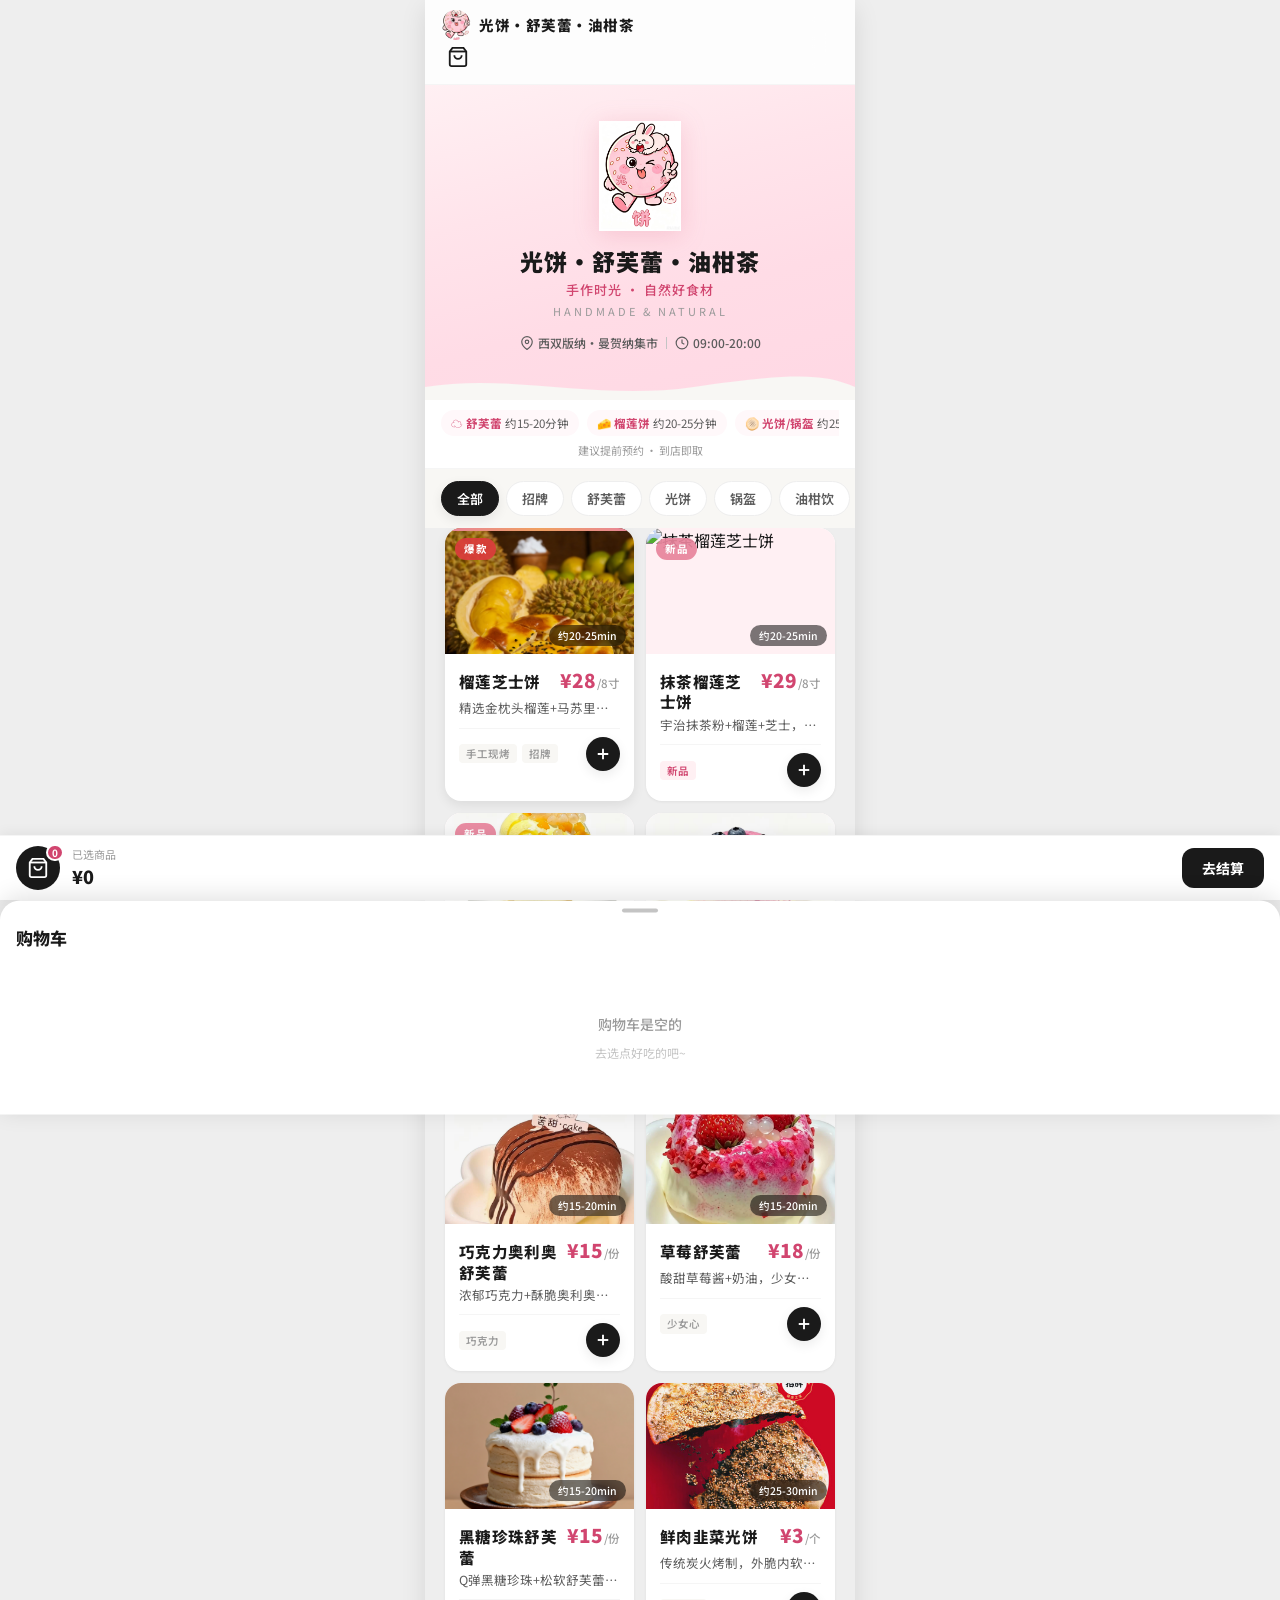
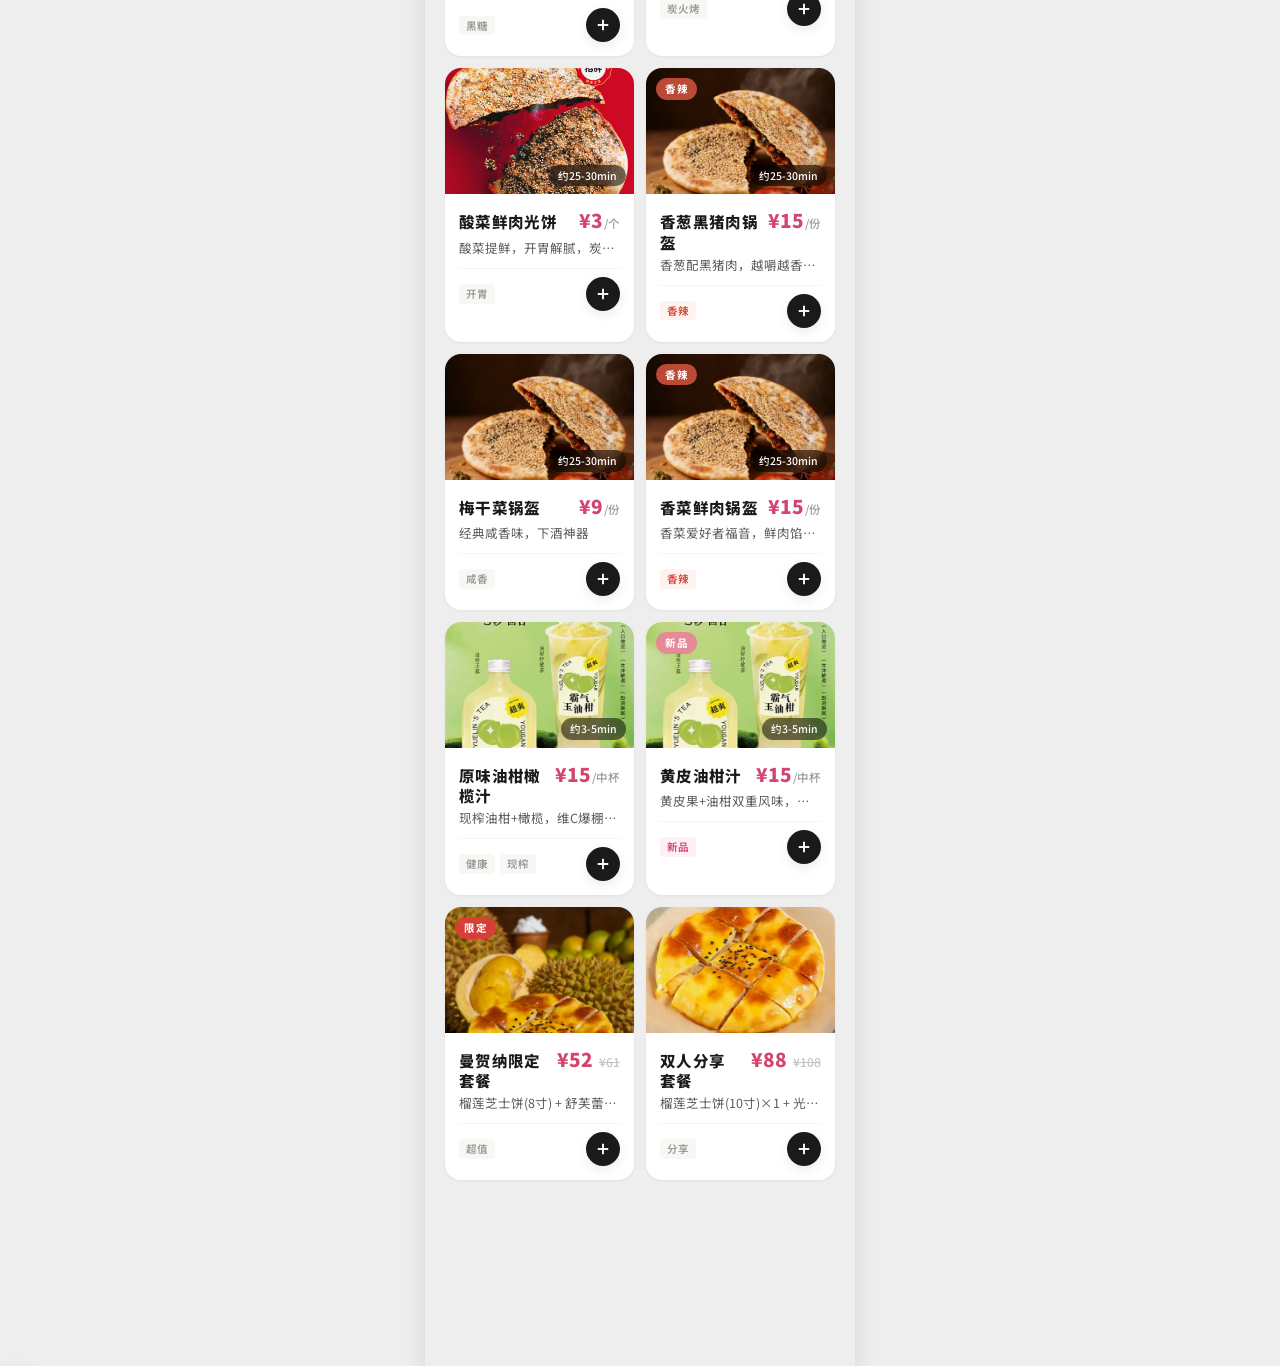
==== xiaocengxu/index.html @ c823d198 "Add files via upload" ====
<!DOCTYPE html>
<html lang="zh-CN">
<head>
  <meta charset="UTF-8">
  <meta name="viewport" content="width=device-width, initial-scale=1.0, maximum-scale=1.0, user-scalable=no">
  <title>光饼·舒芙蕾·油柑茶</title>
  <link rel="preconnect" href="https://fonts.googleapis.com">
  <link href="https://fonts.googleapis.com/css2?family=Noto+Sans+SC:wght@300;400;500;700;900&display=swap" rel="stylesheet">
  <link rel="stylesheet" href="style.css">
</head>
<body>

  <!-- ===== 启动画面：LOGO居中 ===== -->
  <div class="splash" id="splash">
    <div class="splash-inner">
      <div class="splash-logo-wrap">
        <img src="mascot.jpg" alt="光饼" class="splash-logo-img">
      </div>
      <p class="splash-brand">光饼·舒芙蕾·油柑茶</p>
      <p class="splash-slogan">手作时光 · 自然好食材</p>
      <div class="splash-loading"><div class="splash-bar"></div></div>
    </div>
  </div>

  <!-- ===== 主容器 ===== -->
  <div class="app" id="app">

    <!-- 顶部导航：LOGO + 购物车 -->
    <header class="top-bar" id="topBar">
      <div class="top-bar-left">
        <img src="mascot.jpg" alt="" class="top-bar-logo">
        <span class="top-bar-brand">光饼·舒芙蕾·油柑茶</span>
      </div>
      <button class="top-bar-btn" onclick="toggleCart()">
        <svg width="22" height="22" viewBox="0 0 24 24" fill="none" stroke="currentColor" stroke-width="2"><path d="M6 2L3 6v14a2 2 0 002 2h14a2 2 0 002-2V6l-3-4z"/><line x1="3" y1="6" x2="21" y2="6"/><path d="M16 10a4 4 0 01-8 0"/></svg>
        <span class="cart-count" id="cartCount">0</span>
      </button>
    </header>

    <!-- 英雄区：LOGO + 品牌信息 + 粉色渐变背景 -->
    <section class="hero" id="hero">
      <div class="hero-inner">
        <div class="hero-logo-wrap">
          <img src="mascot.jpg" alt="光饼IP形象" class="hero-logo-img">
        </div>
        <h1 class="hero-title">光饼·舒芙蕾·油柑茶</h1>
        <p class="hero-subtitle">手作时光 · 自然好食材</p>
        <p class="hero-tagline">HANDMADE & NATURAL</p>
        <div class="hero-info-row">
          <span class="hero-info-item">
            <svg width="14" height="14" viewBox="0 0 24 24" fill="none" stroke="currentColor" stroke-width="2"><path d="M21 10c0 7-9 13-9 13s-9-6-9-13a9 9 0 0118 0z"/><circle cx="12" cy="10" r="3"/></svg>
            西双版纳·曼贺纳集市
          </span>
          <span class="hero-divider"></span>
          <span class="hero-info-item">
            <svg width="14" height="14" viewBox="0 0 24 24" fill="none" stroke="currentColor" stroke-width="2"><circle cx="12" cy="12" r="10"/><polyline points="12 6 12 12 16 14"/></svg>
            09:00-20:00
          </span>
        </div>
      </div>
      <div class="hero-wave">
        <svg viewBox="0 0 400 30" preserveAspectRatio="none"><path d="M0 15 C80 0,160 30,250 15 S370 0,400 15 L400 30 L0 30 Z" fill="#F8F7F4"/></svg>
      </div>
    </section>

    <!-- 制作时间提示条 -->
    <div class="time-strip">
      <div class="time-strip-scroll">
        <span class="time-chip"><b>☁️ 舒芙蕾</b> 约15-20分钟</span>
        <span class="time-chip"><b>🧀 榴莲饼</b> 约20-25分钟</span>
        <span class="time-chip"><b>🫓 光饼/锅盔</b> 约25-30分钟</span>
        <span class="time-chip"><b>🥤 油柑饮</b> 约3-5分钟</span>
      </div>
      <span class="time-tip">建议提前预约 · 到店即取</span>
    </div>

    <!-- 分类导航 -->
    <nav class="cat-nav" id="catPills">
      <button class="cat-pill active" data-cat="all" onclick="filterCat('all',this)">全部</button>
      <button class="cat-pill" data-cat="featured" onclick="filterCat('featured',this)">招牌</button>
      <button class="cat-pill" data-cat="souffle" onclick="filterCat('souffle',this)">舒芙蕾</button>
      <button class="cat-pill" data-cat="guangbing" onclick="filterCat('guangbing',this)">光饼</button>
      <button class="cat-pill" data-cat="guokui" onclick="filterCat('guokui',this)">锅盔</button>
      <button class="cat-pill" data-cat="drink" onclick="filterCat('drink',this)">油柑饮</button>
      <button class="cat-pill" data-cat="combo" onclick="filterCat('combo',this)">套餐</button>
    </nav>

    <!-- 产品列表 -->
    <main class="product-list" id="feed">

      <!-- 招牌：榴莲芝士饼 -->
      <article class="prod-card featured-card" data-cat="featured">
        <div class="prod-img-box">
          <img src="images/img-durian-cheese.jpg" alt="榴莲芝士饼" loading="lazy" class="prod-img">
          <span class="prod-badge hot">爆款</span>
          <span class="prod-prep-time">约20-25min</span>
        </div>
        <div class="prod-body">
          <div class="prod-head">
            <h2 class="prod-name">榴莲芝士饼</h2>
            <span class="prod-price">¥28<small>/8寸</small></span>
          </div>
          <p class="prod-desc">精选金枕头榴莲+马苏里拉芝士，外酥内软，每一口都拉丝</p>
          <div class="prod-foot">
            <div class="prod-tags"><span class="tag-p">手工现烤</span><span class="tag-p tag-highlight">招牌</span></div>
            <button class="add-circle" onclick="event.stopPropagation();addToCart('榴莲芝士饼(8寸)','¥28',28,'images/img-durian-cheese.jpg')">
              <svg width="18" height="18" viewBox="0 0 24 24" fill="none" stroke="currentColor" stroke-width="2.5"><line x1="12" y1="5" x2="12" y2="19"/><line x1="5" y1="12" x2="19" y2="12"/></svg>
            </button>
          </div>
        </div>
      </article>

      <!-- 招牌：抹茶榴莲芝士饼 -->
      <article class="prod-card" data-cat="featured">
        <div class="prod-img-box">
          <img src="images/img-matcha-durian.jpg" alt="抹茶榴莲芝士饼" loading="lazy" class="prod-img">
          <span class="prod-badge new">新品</span>
          <span class="prod-prep-time">约20-25min</span>
        </div>
        <div class="prod-body">
          <div class="prod-head">
            <h2 class="prod-name">抹茶榴莲芝士饼</h2>
            <span class="prod-price">¥29<small>/8寸</small></span>
          </div>
          <p class="prod-desc">宇治抹茶粉+榴莲+芝士，清新不腻，颜值与味道双在线</p>
          <div class="prod-foot">
            <div class="prod-tags"><span class="tag-p tag-pink">新品</span></div>
            <button class="add-circle" onclick="event.stopPropagation();addToCart('抹茶榴莲芝士饼(8寸)','¥29',29,'images/img-matcha-durian.jpg')">
              <svg width="18" height="18" viewBox="0 0 24 24" fill="none" stroke="currentColor" stroke-width="2.5"><line x1="12" y1="5" x2="12" y2="19"/><line x1="5" y1="12" x2="19" y2="12"/></svg>
            </button>
          </div>
        </div>
      </article>

      <!-- 舒芙蕾：原味 -->
      <article class="prod-card" data-cat="souffle">
        <div class="prod-img-box">
          <img src="images/img-vanilla-souffle.jpg" alt="原味舒芙蕾" loading="lazy" class="prod-img">
          <span class="prod-badge new">新品</span>
          <span class="prod-prep-time">约15-20min</span>
        </div>
        <div class="prod-body">
          <div class="prod-head">
            <h2 class="prod-name">原味舒芙蕾</h2>
            <span class="prod-price">¥13<small>/份</small></span>
          </div>
          <p class="prod-desc">云朵般蓬松，经典原味，现做现吃最佳</p>
          <div class="prod-foot">
            <div class="prod-tags"><span class="tag-p">现做</span></div>
            <button class="add-circle" onclick="event.stopPropagation();addToCart('原味舒芙蕾','¥13',13,'images/img-vanilla-souffle.jpg')">
              <svg width="18" height="18" viewBox="0 0 24 24" fill="none" stroke="currentColor" stroke-width="2.5"><line x1="12" y1="5" x2="12" y2="19"/><line x1="5" y1="12" x2="19" y2="12"/></svg>
            </button>
          </div>
        </div>
      </article>

      <!-- 舒芙蕾：抹茶青提 -->
      <article class="prod-card" data-cat="souffle">
        <div class="prod-img-box">
          <img src="images/img-matcha-souffle.jpg" alt="抹茶青提舒芙蕾" loading="lazy" class="prod-img">
          <span class="prod-prep-time">约15-20min</span>
        </div>
        <div class="prod-body">
          <div class="prod-head">
            <h2 class="prod-name">抹茶青提舒芙蕾</h2>
            <span class="prod-price">¥18<small>/份</small></span>
          </div>
          <p class="prod-desc">清雅抹茶配新鲜青提，颜值超高</p>
          <div class="prod-foot">
            <div class="prod-tags"><span class="tag-p">人气</span></div>
            <button class="add-circle" onclick="event.stopPropagation();addToCart('抹茶青提舒芙蕾','¥18',18,'images/img-matcha-souffle.jpg')">
              <svg width="18" height="18" viewBox="0 0 24 24" fill="none" stroke="currentColor" stroke-width="2.5"><line x1="12" y1="5" x2="12" y2="19"/><line x1="5" y1="12" x2="19" y2="12"/></svg>
            </button>
          </div>
        </div>
      </article>

      <!-- 舒芙蕾：巧克力奥利奥 -->
      <article class="prod-card" data-cat="souffle">
        <div class="prod-img-box">
          <img src="images/img-choco-souffle.jpg" alt="巧克力奥利奥舒芙蕾" loading="lazy" class="prod-img">
          <span class="prod-prep-time">约15-20min</span>
        </div>
        <div class="prod-body">
          <div class="prod-head">
            <h2 class="prod-name">巧克力奥利奥舒芙蕾</h2>
            <span class="prod-price">¥15<small>/份</small></span>
          </div>
          <p class="prod-desc">浓郁巧克力+酥脆奥利奥，巧克力控必点</p>
          <div class="prod-foot">
            <div class="prod-tags"><span class="tag-p">巧克力</span></div>
            <button class="add-circle" onclick="event.stopPropagation();addToCart('巧克力奥利奥舒芙蕾','¥15',15,'images/img-choco-souffle.jpg')">
              <svg width="18" height="18" viewBox="0 0 24 24" fill="none" stroke="currentColor" stroke-width="2.5"><line x1="12" y1="5" x2="12" y2="19"/><line x1="5" y1="12" x2="19" y2="12"/></svg>
            </button>
          </div>
        </div>
      </article>

      <!-- 舒芙蕾：草莓 -->
      <article class="prod-card" data-cat="souffle">
        <div class="prod-img-box">
          <img src="images/img-strawberry-souffle.jpg" alt="草莓舒芙蕾" loading="lazy" class="prod-img">
          <span class="prod-prep-time">约15-20min</span>
        </div>
        <div class="prod-body">
          <div class="prod-head">
            <h2 class="prod-name">草莓舒芙蕾</h2>
            <span class="prod-price">¥18<small>/份</small></span>
          </div>
          <p class="prod-desc">酸甜草莓酱+奶油，少女心满满</p>
          <div class="prod-foot">
            <div class="prod-tags"><span class="tag-p">少女心</span></div>
            <button class="add-circle" onclick="event.stopPropagation();addToCart('草莓舒芙蕾','¥18',18,'images/img-strawberry-souffle.jpg')">
              <svg width="18" height="18" viewBox="0 0 24 24" fill="none" stroke="currentColor" stroke-width="2.5"><line x1="12" y1="5" x2="12" y2="19"/><line x1="5" y1="12" x2="19" y2="12"/></svg>
            </button>
          </div>
        </div>
      </article>

      <!-- 舒芙蕾：黑糖珍珠 -->
      <article class="prod-card" data-cat="souffle">
        <div class="prod-img-box">
          <img src="images/img-souffle-hero.jpg" alt="黑糖珍珠舒芙蕾" loading="lazy" class="prod-img">
          <span class="prod-prep-time">约15-20min</span>
        </div>
        <div class="prod-body">
          <div class="prod-head">
            <h2 class="prod-name">黑糖珍珠舒芙蕾</h2>
            <span class="prod-price">¥15<small>/份</small></span>
          </div>
          <p class="prod-desc">Q弹黑糖珍珠+松软舒芙蕾，双重口感</p>
          <div class="prod-foot">
            <div class="prod-tags"><span class="tag-p">黑糖</span></div>
            <button class="add-circle" onclick="event.stopPropagation();addToCart('黑糖珍珠舒芙蕾','¥15',15,'images/img-souffle-hero.jpg')">
              <svg width="18" height="18" viewBox="0 0 24 24" fill="none" stroke="currentColor" stroke-width="2.5"><line x1="12" y1="5" x2="12" y2="19"/><line x1="5" y1="12" x2="19" y2="12"/></svg>
            </button>
          </div>
        </div>
      </article>

      <!-- 光饼：鲜肉韭菜 -->
      <article class="prod-card" data-cat="guangbing">
        <div class="prod-img-box">
          <img src="images/img-guangbing.jpg" alt="鲜肉韭菜光饼" loading="lazy" class="prod-img">
          <span class="prod-prep-time">约25-30min</span>
        </div>
        <div class="prod-body">
          <div class="prod-head">
            <h2 class="prod-name">鲜肉韭菜光饼</h2>
            <span class="prod-price">¥3<small>/个</small></span>
          </div>
          <p class="prod-desc">传统炭火烤制，外脆内软，鲜肉韭菜馅</p>
          <div class="prod-foot">
            <div class="prod-tags"><span class="tag-p">炭火烤</span></div>
            <button class="add-circle" onclick="event.stopPropagation();addToCart('鲜肉韭菜光饼','¥3',3,'images/img-guangbing.jpg')">
              <svg width="18" height="18" viewBox="0 0 24 24" fill="none" stroke="currentColor" stroke-width="2.5"><line x1="12" y1="5" x2="12" y2="19"/><line x1="5" y1="12" x2="19" y2="12"/></svg>
            </button>
          </div>
        </div>
      </article>

      <!-- 光饼：酸菜鲜肉 -->
      <article class="prod-card" data-cat="guangbing">
        <div class="prod-img-box">
          <img src="images/img-guangbing.jpg" alt="酸菜鲜肉光饼" loading="lazy" class="prod-img">
          <span class="prod-prep-time">约25-30min</span>
        </div>
        <div class="prod-body">
          <div class="prod-head">
            <h2 class="prod-name">酸菜鲜肉光饼</h2>
            <span class="prod-price">¥3<small>/个</small></span>
          </div>
          <p class="prod-desc">酸菜提鲜，开胃解腻，炭火烤制</p>
          <div class="prod-foot">
            <div class="prod-tags"><span class="tag-p">开胃</span></div>
            <button class="add-circle" onclick="event.stopPropagation();addToCart('酸菜鲜肉光饼','¥3',3,'images/img-guangbing.jpg')">
              <svg width="18" height="18" viewBox="0 0 24 24" fill="none" stroke="currentColor" stroke-width="2.5"><line x1="12" y1="5" x2="12" y2="19"/><line x1="5" y1="12" x2="19" y2="12"/></svg>
            </button>
          </div>
        </div>
      </article>

      <!-- 锅盔：香葱黑猪肉 -->
      <article class="prod-card" data-cat="guokui">
        <div class="prod-img-box">
          <img src="images/img-guokui.jpg" alt="香葱黑猪肉锅盔" loading="lazy" class="prod-img">
          <span class="prod-badge spicy">香辣</span>
          <span class="prod-prep-time">约25-30min</span>
        </div>
        <div class="prod-body">
          <div class="prod-head">
            <h2 class="prod-name">香葱黑猪肉锅盔</h2>
            <span class="prod-price">¥15<small>/份</small></span>
          </div>
          <p class="prod-desc">香葱配黑猪肉，越嚼越香，微辣</p>
          <div class="prod-foot">
            <div class="prod-tags"><span class="tag-p tag-spicy">香辣</span></div>
            <button class="add-circle" onclick="event.stopPropagation();addToCart('香葱黑猪肉锅盔','¥15',15,'images/img-guokui.jpg')">
              <svg width="18" height="18" viewBox="0 0 24 24" fill="none" stroke="currentColor" stroke-width="2.5"><line x1="12" y1="5" x2="12" y2="19"/><line x1="5" y1="12" x2="19" y2="12"/></svg>
            </button>
          </div>
        </div>
      </article>

      <!-- 锅盔：梅干菜 -->
      <article class="prod-card" data-cat="guokui">
        <div class="prod-img-box">
          <img src="images/img-guokui.jpg" alt="梅干菜锅盔" loading="lazy" class="prod-img">
          <span class="prod-prep-time">约25-30min</span>
        </div>
        <div class="prod-body">
          <div class="prod-head">
            <h2 class="prod-name">梅干菜锅盔</h2>
            <span class="prod-price">¥9<small>/份</small></span>
          </div>
          <p class="prod-desc">经典咸香味，下酒神器</p>
          <div class="prod-foot">
            <div class="prod-tags"><span class="tag-p">咸香</span></div>
            <button class="add-circle" onclick="event.stopPropagation();addToCart('梅干菜锅盔','¥9',9,'images/img-guokui.jpg')">
              <svg width="18" height="18" viewBox="0 0 24 24" fill="none" stroke="currentColor" stroke-width="2.5"><line x1="12" y1="5" x2="12" y2="19"/><line x1="5" y1="12" x2="19" y2="12"/></svg>
            </button>
          </div>
        </div>
      </article>

      <!-- 锅盔：香菜鲜肉 -->
      <article class="prod-card" data-cat="guokui">
        <div class="prod-img-box">
          <img src="images/img-guokui.jpg" alt="香菜鲜肉锅盔" loading="lazy" class="prod-img">
          <span class="prod-badge spicy">香辣</span>
          <span class="prod-prep-time">约25-30min</span>
        </div>
        <div class="prod-body">
          <div class="prod-head">
            <h2 class="prod-name">香菜鲜肉锅盔</h2>
            <span class="prod-price">¥15<small>/份</small></span>
          </div>
          <p class="prod-desc">香菜爱好者福音，鲜肉馅，微辣</p>
          <div class="prod-foot">
            <div class="prod-tags"><span class="tag-p tag-spicy">香辣</span></div>
            <button class="add-circle" onclick="event.stopPropagation();addToCart('香菜鲜肉锅盔','¥15',15,'images/img-guokui.jpg')">
              <svg width="18" height="18" viewBox="0 0 24 24" fill="none" stroke="currentColor" stroke-width="2.5"><line x1="12" y1="5" x2="12" y2="19"/><line x1="5" y1="12" x2="19" y2="12"/></svg>
            </button>
          </div>
        </div>
      </article>

      <!-- 油柑饮：原味 -->
      <article class="prod-card" data-cat="drink">
        <div class="prod-img-box">
          <img src="images/img-yougan-drink.jpg" alt="原味油柑橄榄汁" loading="lazy" class="prod-img">
          <span class="prod-prep-time">约3-5min</span>
        </div>
        <div class="prod-body">
          <div class="prod-head">
            <h2 class="prod-name">原味油柑橄榄汁</h2>
            <span class="prod-price">¥15<small>/中杯</small></span>
          </div>
          <p class="prod-desc">现榨油柑+橄榄，维C爆棚，回甘清甜</p>
          <div class="prod-foot">
            <div class="prod-tags"><span class="tag-p">健康</span><span class="tag-p">现榨</span></div>
            <button class="add-circle" onclick="event.stopPropagation();addToCart('原味油柑橄榄汁(中杯)','¥15',15,'images/img-yougan-drink.jpg')">
              <svg width="18" height="18" viewBox="0 0 24 24" fill="none" stroke="currentColor" stroke-width="2.5"><line x1="12" y1="5" x2="12" y2="19"/><line x1="5" y1="12" x2="19" y2="12"/></svg>
            </button>
          </div>
        </div>
      </article>

      <!-- 油柑饮：黄皮 -->
      <article class="prod-card" data-cat="drink">
        <div class="prod-img-box">
          <img src="images/img-yougan-drink.jpg" alt="黄皮油柑汁" loading="lazy" class="prod-img">
          <span class="prod-badge new">新品</span>
          <span class="prod-prep-time">约3-5min</span>
        </div>
        <div class="prod-body">
          <div class="prod-head">
            <h2 class="prod-name">黄皮油柑汁</h2>
            <span class="prod-price">¥15<small>/中杯</small></span>
          </div>
          <p class="prod-desc">黄皮果+油柑双重风味，酸爽过瘾</p>
          <div class="prod-foot">
            <div class="prod-tags"><span class="tag-p tag-pink">新品</span></div>
            <button class="add-circle" onclick="event.stopPropagation();addToCart('黄皮油柑汁(中杯)','¥15',15,'images/img-yougan-drink.jpg')">
              <svg width="18" height="18" viewBox="0 0 24 24" fill="none" stroke="currentColor" stroke-width="2.5"><line x1="12" y1="5" x2="12" y2="19"/><line x1="5" y1="12" x2="19" y2="12"/></svg>
            </button>
          </div>
        </div>
      </article>

      <!-- 套餐：限定 -->
      <article class="prod-card" data-cat="combo">
        <div class="prod-img-box">
          <img src="images/img-durian-cheese.jpg" alt="曼贺纳限定套餐" loading="lazy" class="prod-img">
          <span class="prod-badge hot">限定</span>
        </div>
        <div class="prod-body">
          <div class="prod-head">
            <h2 class="prod-name">曼贺纳限定套餐</h2>
            <div class="prod-price-row">
              <span class="prod-price">¥52</span>
              <span class="prod-price-old">¥61</span>
            </div>
          </div>
          <p class="prod-desc">榴莲芝士饼(8寸) + 舒芙蕾1份 + 油柑汁(中杯)</p>
          <div class="prod-foot">
            <div class="prod-tags"><span class="tag-p">超值</span></div>
            <button class="add-circle" onclick="event.stopPropagation();addToCart('曼贺纳限定套餐','¥52',52,'images/img-durian-cheese.jpg')">
              <svg width="18" height="18" viewBox="0 0 24 24" fill="none" stroke="currentColor" stroke-width="2.5"><line x1="12" y1="5" x2="12" y2="19"/><line x1="5" y1="12" x2="19" y2="12"/></svg>
            </button>
          </div>
        </div>
      </article>

      <!-- 套餐：双人 -->
      <article class="prod-card" data-cat="combo">
        <div class="prod-img-box">
          <img src="images/img-durian-cheese2.jpg" alt="双人分享套餐" loading="lazy" class="prod-img">
        </div>
        <div class="prod-body">
          <div class="prod-head">
            <h2 class="prod-name">双人分享套餐</h2>
            <div class="prod-price-row">
              <span class="prod-price">¥88</span>
              <span class="prod-price-old">¥108</span>
            </div>
          </div>
          <p class="prod-desc">榴莲芝士饼(10寸)×1 + 光饼×4 + 油柑汁(大杯)×2</p>
          <div class="prod-foot">
            <div class="prod-tags"><span class="tag-p">分享</span></div>
            <button class="add-circle" onclick="event.stopPropagation();addToCart('双人分享套餐','¥88',88,'images/img-durian-cheese2.jpg')">
              <svg width="18" height="18" viewBox="0 0 24 24" fill="none" stroke="currentColor" stroke-width="2.5"><line x1="12" y1="5" x2="12" y2="19"/><line x1="5" y1="12" x2="19" y2="12"/></svg>
            </button>
          </div>
        </div>
      </article>

    </main>

    <div class="bottom-space"></div>
  </div><!-- /app -->

  <!-- 底部购物车栏 -->
  <div class="cart-bar" id="cartBar" onclick="toggleCart()">
    <div class="cart-bar-icon">
      <svg width="22" height="22" viewBox="0 0 24 24" fill="none" stroke="currentColor" stroke-width="2"><path d="M6 2L3 6v14a2 2 0 002 2h14a2 2 0 002-2V6l-3-4z"/><line x1="3" y1="6" x2="21" y2="6"/><path d="M16 10a4 4 0 01-8 0"/></svg>
      <span class="cart-bar-badge" id="cartBarBadge">0</span>
    </div>
    <div class="cart-bar-info">
      <span class="cart-bar-hint">已选商品</span>
      <span class="cart-bar-total" id="cartBarTotal">¥0</span>
    </div>
    <button class="cart-bar-go" onclick="event.stopPropagation();showBooking()">去结算</button>
  </div>

  <!-- 购物车浮层 -->
  <div class="cart-mask" id="cartMask" onclick="toggleCart()"></div>
  <div class="cart-sheet" id="cartSheet">
    <div class="cart-sheet-handle"></div>
    <div class="cart-sheet-header">
      <h3>购物车</h3>
      <button class="cart-sheet-clear" onclick="clearCart()" style="display:none;" id="clearCartBtn">清空</button>
    </div>
    <div class="cart-sheet-body" id="cartSheetBody">
      <div class="cart-sheet-empty" id="cartSheetEmpty">
        <p>购物车是空的</p>
        <span>去选点好吃的吧~</span>
      </div>
    </div>
    <div class="cart-sheet-footer" id="cartSheetFooter" style="display:none;">
      <div class="cart-sheet-total">
        <span>合计</span>
        <strong id="cartSheetTotal">¥0</strong>
      </div>
      <button class="cart-sheet-checkout" onclick="showBooking()">去结算</button>
    </div>
  </div>

  <!-- 预约弹窗 -->
  <div class="modal-overlay" id="bookingModal">
    <div class="modal-sheet">
      <div class="modal-sheet-handle"></div>
      <div class="modal-sheet-header">
        <h3>预约下单</h3>
        <button onclick="closeModal()">&#10005;</button>
      </div>
      <div class="modal-sheet-body">
        <div class="order-summary" id="orderSummary"></div>
        <div class="time-alert">
          <b>制作时间提醒</b><br>
          舒芙蕾15-20min · 榴莲饼20-25min · 光饼/锅盔25-30min<br>
          建议提前预约，到店即取！
        </div>
        <div class="field">
          <label>您的称呼 *</label>
          <input type="text" id="customerName" placeholder="怎么称呼您？" maxlength="20">
        </div>
        <div class="field">
          <label>手机号 *</label>
          <input type="tel" id="customerPhone" placeholder="用于通知订单状态" maxlength="11">
        </div>
        <div class="field">
          <label>预约日期 *</label>
          <input type="date" id="bookingDate">
        </div>
        <div class="field">
          <label>预约时段 *</label>
          <div class="slot-grid">
            <label class="slot-item"><input type="radio" name="timeSlot" value="09:00-10:00"><span>09:00-10:00</span></label>
            <label class="slot-item"><input type="radio" name="timeSlot" value="10:00-11:00"><span>10:00-11:00</span></label>
            <label class="slot-item"><input type="radio" name="timeSlot" value="11:00-12:00"><span>11:00-12:00</span></label>
            <label class="slot-item"><input type="radio" name="timeSlot" value="12:00-13:00"><span>12:00-13:00</span></label>
            <label class="slot-item"><input type="radio" name="timeSlot" value="13:00-14:00"><span>13:00-14:00</span></label>
            <label class="slot-item"><input type="radio" name="timeSlot" value="17:00-18:00"><span>17:00-18:00</span></label>
            <label class="slot-item"><input type="radio" name="timeSlot" value="18:00-19:00"><span>18:00-19:00</span></label>
            <label class="slot-item"><input type="radio" name="timeSlot" value="19:00-20:00"><span>19:00-20:00</span></label>
          </div>
        </div>
        <div class="field">
          <label>备注</label>
          <textarea id="bookingNote" placeholder="口味偏好、特殊要求..." rows="2" maxlength="100"></textarea>
        </div>
        <button class="btn-primary" onclick="submitOrder()">确认预约</button>
      </div>
    </div>
  </div>

  <!-- 成功弹窗 -->
  <div class="modal-overlay" id="successModal">
    <div class="modal-sheet success-sheet">
      <div class="success-top">
        <div class="success-avatar">
          <img src="mascot.jpg" alt="">
        </div>
        <h3>预约成功!</h3>
        <p class="success-id">订单号：<span id="successOrderId"></span></p>
      </div>
      <div class="success-flow">
        <div class="flow-step"><em>1</em><span>复制订单信息</span></div>
        <div class="flow-arrow"></div>
        <div class="flow-step"><em>2</em><span>发微信给老板</span></div>
        <div class="flow-arrow"></div>
        <div class="flow-step"><em>3</em><span>到店扫码取货</span></div>
      </div>
      <button class="btn-copy" id="copyOrderBtn" onclick="copyOrderInfo()">复制订单信息发微信</button>
      <div class="success-pay">
        <p class="success-pay-label">到店出示此页面，扫码付款取货</p>
        <img src="qrcode.jpg" alt="微信支付码" class="pay-qrcode" onerror="this.parentElement.style.display='none'">
      </div>
      <button class="btn-back" onclick="closeSuccess()">返回首页</button>
    </div>
  </div>

  <!-- 飞入动画元素 -->
  <div class="fly-dot" id="flyDot"></div>

  <script src="app.js"></script>
</body>
</html>
---- xiaocengxu/style.css ----
/* ============================================================
   光饼·舒芙蕾·油柑茶 — 极简高级感 UI v3
   设计语言：粉色LOGO + 喜茶GO极简白 + 舒适移动端比例
   ============================================================ */

/* ====== 设计令牌 ====== */
:root {
  --pink: #E8849C;
  --pink-deep: #D1456F;
  --pink-soft: #FFF0F3;
  --pink-bg: #FFF8FA;
  --black: #1A1A1A;
  --text-1: #1A1A1A;
  --text-2: #5C5C5C;
  --text-3: #9A9A9A;
  --text-4: #C4C4C4;
  --bg: #F8F7F4;
  --white: #FFFFFF;
  --line: #EEEEEE;
  --line-light: #F5F5F5;
  --shadow-1: 0 1px 3px rgba(0,0,0,.06);
  --shadow-2: 0 4px 12px rgba(0,0,0,.08);
  --shadow-3: 0 8px 24px rgba(0,0,0,.10);
  --shadow-pink: 0 4px 16px rgba(232,132,156,.35);
  --r-1: 8px;
  --r-2: 12px;
  --r-3: 16px;
  --r-4: 20px;
  --r-round: 999px;
  --f: 'Noto Sans SC', -apple-system, "PingFang SC", sans-serif;
}

/* ====== Reset ====== */
*, *::before, *::after { box-sizing: border-box; margin: 0; padding: 0; }
html { font-size: 16px; -webkit-text-size-adjust: 100%; }
body {
  font-family: var(--f); background: var(--bg); color: var(--text-1);
  line-height: 1.5; -webkit-font-smoothing: antialiased;
  overflow-x: hidden; -webkit-tap-highlight-color: transparent;
}
img { display: block; max-width: 100%; }
button { cursor: pointer; font-family: var(--f); border: none; background: none; }
input, textarea { font-family: var(--f); }

/* ====== 启动画面：LOGO居中 + 粉色渐变背景 ===== */
.splash {
  position: fixed; inset: 0; z-index: 9999;
  background: linear-gradient(160deg, #FFF5F7 0%, #FFE8EE 40%, #FFDFE8 70%, #FFE0E8 100%);
  display: flex; align-items: center; justify-content: center;
  transition: opacity .45s ease, visibility .45s;
}
.splash.hidden { opacity: 0; visibility: hidden; pointer-events: none; }
.splash-inner { text-align: center; padding: 20px; }
.splash-logo-wrap {
  width: 120px; height: 120px; margin: 0 auto 20px;
  animation: logoFloat 2.5s ease-in-out infinite;
}
@keyframes logoFloat {
  0%,100% { transform: translateY(0) rotate(0deg); }
  25% { transform: translateY(-12px) rotate(-2deg); }
  75% { transform: translateY(-6px) rotate(2deg); }
}
.splash-logo-img { width: 100%; height: 100%; object-fit: contain; }
.splash-brand {
  font-size: 22px; font-weight: 900; color: var(--pink-deep);
  letter-spacing: 2px; margin-bottom: 6px;
}
.splash-slogan {
  font-size: 13px; color: var(--pink); letter-spacing: 3px; font-weight: 400;
  margin-bottom: 32px;
}
.splash-loading {
  width: 80px; height: 3px; background: rgba(232,132,156,.18);
  border-radius: 2px; margin: 0 auto; overflow: hidden;
}
.splash-bar {
  width: 50%; height: 100%; border-radius: 2px;
  background: linear-gradient(90deg, var(--pink), var(--pink-deep));
  animation: loadBar 1.4s ease-in-out infinite;
}
@keyframes loadBar { 0%{transform:translateX(-100%)} 100%{transform:translateX(300%)} }

/* ====== 主容器 ===== */
.app { max-width: 430px; margin: 0 auto; min-height: 100vh; position: relative; }

/* ====== 顶部导航栏 —— 喜茶风格 ===== */
.top-bar {
  position: sticky; top: 0; z-index: 100;
  background: rgba(255,255,255,.88);
  backdrop-filter: blur(20px); -webkit-backdrop-filter: blur(20px);
  border-bottom: 1px solid var(--line-light);
  padding: 10px 16px;
}
.top-bar-left { display: flex; align-items: center; gap: 8px; }
.top-bar-logo {
  width: 30px; height: 30px; border-radius: 50%;
  object-fit: cover; flex-shrink: 0;
}
.top-bar-brand {
  font-size: 14.5px; font-weight: 800; color: var(--text-1);
  letter-spacing: .5px;
}
.top-bar-btn {
  position: relative; padding: 6px;
  color: var(--text-1); display: flex; align-items: center; justify-content: center;
}
.cart-count {
  position: absolute; top: 1px; right: 1px;
  background: var(--pink-deep); color: #fff;
  font-size: 10px; font-weight: 700;
  min-width: 15px; height: 15px; border-radius: var(--r-round);
  display: flex; align-items: center; justify-content: center; padding: 0 3px;
  transform: scale(0); transition: transform .3s cubic-bezier(.68,-.55,.265,1.55);
}
.cart-count.show { transform: scale(1); }

/* ====== 英雄区：LOGO为核心视觉 + 粉色柔和渐变 ===== */
.hero {
  position: relative; text-align: center;
  background: linear-gradient(165deg, #FFF0F3 0%, #FFE4EB 35%, #FFDCE6 65%, #FFD8E4 100%);
  padding: 36px 24px 48px; overflow: hidden;
}
.hero-inner { position: relative; z-index: 1; }
.hero-logo-wrap {
  width: 110px; height: 110px; margin: 0 auto 16px;
  filter: drop-shadow(0 4px 12px rgba(209,69,101,.18));
}
.hero-logo-img {
  width: 100%; height: 100%; object-fit: contain;
  animation: heroLogoBounce 3s ease-in-out infinite;
}
@keyframes heroLogoBounce {
  0%,100% { transform: translateY(0) scale(1); }
  50% { transform: translateY(-8px) scale(1.03); }
}
.hero-title {
  font-size: 23px; font-weight: 900; color: var(--text-1);
  line-height: 1.25; margin-bottom: 4px; letter-spacing: 1px;
}
.hero-subtitle {
  font-size: 13px; color: var(--pink-deep); font-weight: 500;
  margin-bottom: 4px; letter-spacing: 1px;
}
.hero-tagline {
  font-size: 11px; color: var(--text-3); letter-spacing: 3px;
  font-weight: 400; text-transform: uppercase; margin-bottom: 14px;
}
.hero-info-row {
  display: flex; align-items: center; justify-content: center; gap: 8px;
  flex-wrap: wrap;
}
.hero-info-item {
  display: inline-flex; align-items: center; gap: 4px;
  font-size: 12px; color: var(--text-2); font-weight: 500;
}
.hero-divider {
  width: 1px; height: 12px; background: var(--text-4);
}
/* 波浪分隔线 */
.hero-wave {
  position: absolute; bottom: -1px; left: 0; right: 0;
  line-height: 0; z-index: 0;
}
.hero-wave svg { width: 100%; height: 28px; display: block; }

/* ====== 制作时间提示条 ===== */
.time-strip {
  background: var(--white);
  padding: 10px 16px;
  border-bottom: 1px solid var(--line-light);
}
.time-strip-scroll {
  display: flex; gap: 8px; overflow-x: auto;
  -webkit-overflow-scrolling: touch; scrollbar-width: none;
  margin-bottom: 6px;
}
.time-strip-scroll::-webkit-scrollbar { display: none; }
.time-chip {
  flex-shrink: 0; font-size: 11.5px; color: var(--text-2);
  background: var(--pink-bg); padding: 5px 10px; border-radius: var(--r-round);
  white-space: nowrap; line-height: 1.4;
}
.time-chip b { color: var(--pink-deep); font-weight: 700; }
.time-tip {
  display: block; font-size: 11px; color: var(--text-3);
  text-align: center;
}

/* ====== 分类导航 —— 胶囊式 ===== */
.cat-nav {
  display: flex; gap: 7px; padding: 12px 16px;
  overflow-x: auto; -webkit-overflow-scrolling: touch;
  scrollbar-width: none; position: sticky;
  top: 53px; z-index: 90;
  background: var(--bg);
}
.cat-nav::-webkit-scrollbar { display: none; }
.cat-pill {
  flex-shrink: 0; padding: 7px 15px; border-radius: var(--r-round);
  border: 1.5px solid var(--line); background: var(--white);
  font-size: 13px; font-weight: 600; color: var(--text-2);
  cursor: pointer; transition: all .25s ease; white-space: nowrap;
  font-family: var(--f);
}
.cat-pill:active { transform: scale(.96); }
.cat-pill.active {
  background: var(--text-1); color: #fff;
  border-color: var(--text-1); box-shadow: var(--shadow-2);
}

/* ====== 产品列表 ===== */
.product-list { padding: 0 16px 100px; }

/* 产品卡片 —— 核心改进：舒适的手机比例 3:2 (不是4:3) */
.prod-card {
  background: var(--white); border-radius: var(--r-3);
  overflow: hidden; margin-bottom: 14px;
  box-shadow: var(--shadow-1);
  transition: transform .25s ease, box-shadow .25s ease;
  opacity: 0; animation: cardIn .45s ease forwards;
}
.prod-card:nth-child(1){animation-delay:.03s}
.prod-card:nth-child(2){animation-delay:.06s}
.prod-card:nth-child(3){animation-delay:.09s}
.prod-card:nth-child(4){animation-delay:.12s}
.prod-card:nth-child(5){animation-delay:.15s}
.prod-card:nth-child(n+6){animation-delay:.18s}
@keyframes cardIn { from{opacity:0;transform:translateY(16px)} to{opacity:1;transform:translateY(0)} }
.prod-card:active { transform: scale(.98); box-shadow: var(--shadow-2); }
.prod-card.featured-card { box-shadow: var(--shadow-2); }
.prod-card.featured-card::before {
  content: ''; position: absolute; top: 0; left: 0; right: 0; height: 3px;
  background: linear-gradient(90deg, var(--pink), #F0A060, var(--pink));
  z-index: 1;
}

/* 图片区域 —— 3:2 比例，舒适不撑满屏幕 */
.prod-img-box {
  position: relative; width: 100%;
  /* 关键改变：3:2比例，比之前的4:3更紧凑舒适 */
  aspect-ratio: 3 / 2;
  overflow: hidden; background: var(--pink-soft);
}
.prod-img {
  width: 100%; height: 100%;
  object-fit: cover; object-position: center;
  transition: transform .5s cubic-bezier(.25,.46,.45,.94);
  /* 微调滤镜让食物更有食欲但不夸张 */
  filter: brightness(.97) saturate(1.08);
}
.prod-card:active .prod-img { transform: scale(1.04); }

/* 图片上的标签 */
.prod-badge {
  position: absolute; top: 10px; left: 10px;
  font-size: 10.5px; font-weight: 700; padding: 3px 9px;
  border-radius: var(--r-round); color: #fff; letter-spacing: .5px;
}
.prod-badge.hot { background: rgba(220,60,60,.92); }
.prod-badge.new { background: rgba(232,132,156,.92); }
.prod-badge.spicy { background: rgba(200,80,60,.92); }
.prod-prep-time {
  position: absolute; bottom: 8px; right: 8px;
  font-size: 10.5px; font-weight: 500;
  background: rgba(0,0,0,.52); color: #fff;
  padding: 3px 9px; border-radius: var(--r-round);
  backdrop-filter: blur(6px); -webkit-backdrop-filter: blur(6px);
}

/* 产品信息区 —— 更紧凑精致 */
.prod-body { padding: 12px 14px 14px; }
.prod-head {
  display: flex; align-items: baseline; justify-content: space-between;
  gap: 10px; margin-bottom: 4px;
}
.prod-name {
  font-size: 15.5px; font-weight: 800; color: var(--text-1);
  line-height: 1.3; letter-spacing: .3px;
}
.prod-price {
  font-size: 19px; font-weight: 900; color: var(--pink-deep);
  white-space: nowrap; font-variant-numeric: tabular-nums;
  flex-shrink: 0;
}
.prod-price small {
  font-size: 11.5px; font-weight: 500; color: var(--text-3);
  margin-left: 1px;
}
.prod-price-row { display: flex; align-items: baseline; gap: 6px; }
.prod-price-old {
  font-size: 12px; color: var(--text-4); text-decoration: line-through;
  font-weight: 500;
}
.prod-desc {
  font-size: 12.5px; color: var(--text-2); line-height: 1.5;
  margin-bottom: 10px;
  display: -webkit-box; -webkit-line-clamp: 1;
  -webkit-box-orient: vertical; overflow: hidden;
}

/* 底部：标签 + 加购按钮 */
.prod-foot {
  display: flex; align-items: center; justify-content: space-between;
  padding-top: 8px; border-top: 1px solid var(--line-light);
}
.prod-tags { display: flex; gap: 5px; flex-wrap: wrap; }
.tag-p {
  font-size: 10.5px; padding: 2px 7px; border-radius: 4px;
  font-weight: 600; background: var(--bg); color: var(--text-3);
}
.tag-p.tag-pink { background: var(--pink-soft); color: var(--pink-deep); }
.tag-p.tag-spicy { background: #FEF3EF; color: #D84838; }

/* 加购按钮 —— 黑色圆形（喜茶同款） */
.add-circle {
  width: 34px; height: 34px; border-radius: 50%;
  background: var(--black); color: #fff;
  display: flex; align-items: center; justify-content: center;
  box-shadow: var(--shadow-2);
  transition: all .25s cubic-bezier(.68,-.55,.265,1.55);
  flex-shrink: 0;
}
.add-circle:active { transform: scale(.82); background: var(--pink-deep); }
.add-circle.adding {
  animation: btnPop .4s cubic-bezier(.68,-.55,.265,1.55);
  background: var(--pink-deep);
}
@keyframes btnPop { 0%{transform:scale(1)} 50%{transform:scale(.72)} 100%{transform:scale(1)} }

/* 隐藏分类 */
.prod-card.hidden { display: none !important; }

/* ====== 底部购物车栏 —— 固定底部（喜茶同款）===== */
.cart-bar {
  position: fixed; bottom: 0; left: 0; right: 0; z-index: 200;
  background: var(--white);
  display: flex; align-items: center; padding: 10px 16px;
  padding-bottom: calc(10px + env(safe-area-inset-bottom));
  box-shadow: 0 -2px 12px rgba(0,0,0,.06);
  border-top: 1px solid var(--line-light);
  gap: 12px;
}
.cart-bar-icon {
  position: relative; width: 44px; height: 44px;
  background: var(--black); border-radius: 50%;
  display: flex; align-items: center; justify-content: center;
  color: #fff; flex-shrink: 0;
}
.cart-bar-badge {
  position: absolute; top: -2px; right: -4px;
  background: var(--pink-deep); color: #fff;
  font-size: 10px; font-weight: 700;
  min-width: 17px; height: 17px; border-radius: var(--r-round);
  display: flex; align-items: center; justify-content: center; padding: 0 4px;
  border: 2px solid var(--white);
}
.cart-bar-info { flex: 1; min-width: 0; }
.cart-bar-hint { display: block; font-size: 11px; color: var(--text-3); }
.cart-bar-total {
  display: block; font-size: 18px; font-weight: 900; color: var(--text-1);
  font-variant-numeric: tabular-nums;
}
.cart-bar-go {
  padding: 10px 20px; border-radius: var(--r-2);
  background: var(--black); color: #fff;
  font-size: 14px; font-weight: 700;
  transition: background .2s; font-family: var(--f);
}
.cart-bar-go:active { background: var(--pink-deep); }

/* ====== 购物车浮层 —— 底部弹出 ===== */
.cart-mask {
  position: fixed; inset: 0; background: rgba(0,0,0,.45);
  z-index: 300; opacity: 0; visibility: hidden;
  transition: all .3s;
}
.cart-mask.show { opacity: 1; visibility: visible; }
.cart-sheet {
  position: fixed; bottom: 0; left: 0; right: 0;
  background: var(--white); z-index: 301;
  border-radius: var(--r-4) var(--r-4) 0 0;
  max-height: 75vh; display: flex; flex-direction: column;
  transform: translateY(100%);
  transition: transform .4s cubic-bezier(.25,.46,.45,.94);
  box-shadow: 0 -4px 24px rgba(0,0,0,.12);
}
.cart-sheet.show { transform: translateY(0); }
.cart-sheet-handle {
  width: 36px; height: 4px; background: var(--text-4);
  border-radius: 2px; margin: 8px auto 4px; flex-shrink: 0;
}
.cart-sheet-header {
  display: flex; align-items: center; justify-content: space-between;
  padding: 8px 16px 12px; flex-shrink: 0;
}
.cart-sheet-header h3 { font-size: 17px; font-weight: 800; }
.cart-sheet-clear {
  font-size: 13px; color: var(--text-3); font-weight: 500;
  padding: 4px 8px; cursor: pointer;
}
.cart-sheet-body { flex: 1; overflow-y: auto; padding: 4px 16px; }
.cart-sheet-empty {
  text-align: center; padding: 48px 0; color: var(--text-3);
}
.cart-sheet-empty p { font-size: 14px; font-weight: 500; margin-bottom: 4px; }
.cart-sheet-empty span { font-size: 12px; color: var(--text-4); }

/* 购物车商品项 */
.cart-item-row {
  display: flex; gap: 10px; padding: 12px 0;
  border-bottom: 1px solid var(--line-light); align-items: center;
}
.cart-thumb {
  width: 48px; height: 48px; border-radius: var(--r-1);
  overflow: hidden; flex-shrink: 0; background: var(--pink-soft);
}
.cart-thumb img { width: 100%; height: 100%; object-fit: cover; }
.cart-detail { flex: 1; min-width: 0; }
.cart-item-name { font-size: 14px; font-weight: 700; white-space: nowrap; overflow: hidden; text-overflow: ellipsis; }
.cart-item-spec { font-size: 11.5px; color: var(--text-3); margin-top: 2px; }
.cart-item-price { font-size: 14px; font-weight: 800; color: var(--pink-deep); margin-top: 4px; }
.cart-qty-box { display: flex; align-items: center; gap: 6px; }
.qty-btn-s {
  width: 26px; height: 26px; border-radius: 50%;
  border: 1.5px solid var(--line); background: var(--white);
  font-size: 15px; cursor: pointer; display: flex;
  align-items: center; justify-content: center;
  font-weight: 600; color: var(--text-1); transition: all .15s;
}
.qty-btn-s:active { background: var(--pink-soft); border-color: var(--pink); }
.qty-num-s { font-size: 14px; font-weight: 700; min-width: 18px; text-align: center; }
.cart-sheet-footer {
  padding: 12px 16px; padding-bottom: calc(12px + env(safe-area-inset-bottom));
  border-top: 1px solid var(--line-light); background: var(--white); flex-shrink: 0;
}
.cart-sheet-total {
  display: flex; justify-content: space-between; align-items: center;
  margin-bottom: 12px;
}
.cart-sheet-total span { font-size: 14px; color: var(--text-2); }
.cart-sheet-total strong { font-size: 22px; font-weight: 900; color: var(--pink-deep); }
.cart-sheet-checkout {
  width: 100%; padding: 14px; border-radius: var(--r-2);
  background: var(--black); color: #fff;
  font-size: 15px; font-weight: 800; cursor: pointer;
  font-family: var(--f); letter-spacing: 1px; transition: .2s;
}
.cart-sheet-checkout:active { background: var(--pink-deep); }

/* ====== 弹窗 —— 底部滑出 ===== */
.modal-overlay {
  position: fixed; inset: 0; background: rgba(0,0,0,.45);
  z-index: 500; display: none; align-items: flex-end; justify-content: center;
}
.modal-overlay.show { display: flex; }
.modal-sheet {
  background: var(--white); width: 100%; max-width: 480px;
  max-height: 92vh; border-radius: var(--r-4) var(--r-4) 0 0;
  overflow-y: auto; display: flex; flex-direction: column;
  animation: sheetUp .4s cubic-bezier(.25,.46,.45,.94);
}
@keyframes sheetUp { from { transform: translateY(100%); } to { transform: translateY(0); } }
.modal-sheet-handle {
  width: 36px; height: 4px; background: var(--text-4);
  border-radius: 2px; margin: 8px auto 4px; flex-shrink: 0;
}
.modal-sheet-header {
  display: flex; align-items: center; justify-content: space-between;
  padding: 12px 20px 8px; flex-shrink: 0;
}
.modal-sheet-header h3 { font-size: 17px; font-weight: 800; }
.modal-sheet-header button {
  width: 28px; height: 28px; border-radius: 50%; background: var(--bg);
  font-size: 14px; color: var(--text-2); display: flex; align-items: center; justify-content: center;
}
.modal-sheet-body { padding: 16px 20px 24px; }

.order-summary {
  background: var(--pink-bg); border-radius: var(--r-2);
  padding: 12px 14px; margin-bottom: 14px; font-size: 13px; line-height: 1.8;
}
.time-alert {
  background: #F2F8F4; border-radius: var(--r-2);
  padding: 10px 12px; margin-bottom: 14px;
  font-size: 12px; line-height: 1.7; color: #2D5A3D;
}
.time-alert b { color: #3D8B5D; }
.field { margin-bottom: 14px; }
.field label {
  display: block; font-size: 13px; font-weight: 700;
  color: var(--text-1); margin-bottom: 6px;
}
.field input, .field textarea {
  width: 100%; padding: 12px 14px;
  border: 1.5px solid var(--line); border-radius: var(--r-2);
  font-size: 14px; background: var(--white);
  transition: border-color .2s;
}
.field input:focus, .field textarea:focus {
  outline: none; border-color: var(--pink);
  box-shadow: 0 0 0 3px rgba(232,132,156,.12);
}
.slot-grid { display: grid; grid-template-columns: 1fr 1fr; gap: 8px; }
.slot-item {
  display: flex; align-items: center; justify-content: center;
  padding: 10px; border: 1.5px solid var(--line); border-radius: var(--r-2);
  cursor: pointer; font-size: 13px; transition: all .2s; color: var(--text-2);
}
.slot-item:has(input:checked) {
  border-color: var(--pink-deep); background: var(--pink-soft);
  color: var(--pink-deep); font-weight: 700;
}
.slot-item input { display: none; }
.btn-primary {
  width: 100%; padding: 15px; border-radius: var(--r-2);
  background: var(--black); color: #fff;
  font-size: 15px; font-weight: 800; cursor: pointer;
  font-family: var(--f); letter-spacing: 1px; transition: .2s; margin-top: 4px;
}
.btn-primary:active { background: var(--pink-deep); transform: scale(.98); }

/* ====== 成功弹窗 ===== */
.success-sheet { text-align: center; }
.success-top { padding: 24px 20px 16px; }
.success-avatar {
  width: 72px; height: 72px; margin: 0 auto 12px;
  animation: heroLogoBounce 2.5s ease-in-out infinite;
}
.success-avatar img { width: 100%; height: 100%; object-fit: contain; }
.success-sheet h3 {
  font-size: 21px; font-weight: 900; color: var(--text-1);
  margin-bottom: 6px;
}
.success-id { font-size: 13px; color: var(--text-2); margin-bottom: 20px; }
.success-id span { color: var(--pink-deep); font-weight: 800; font-size: 15px; }
.success-flow {
  display: flex; align-items: center; justify-content: center;
  gap: 6px; margin-bottom: 24px; padding: 0 12px;
}
.flow-step {
  display: flex; flex-direction: column; align-items: center; gap: 4px;
  flex: 1;
}
.flow-step em {
  width: 24px; height: 24px; border-radius: 50%;
  background: var(--pink-soft); color: var(--pink-deep);
  font-style: normal; font-size: 12px; font-weight: 800;
  display: flex; align-items: center; justify-content: center;
}
.flow-step span { font-size: 11px; color: var(--text-2); white-space: nowrap; }
.flow-arrow {
  width: 16px; height: 1px; background: var(--text-4); flex-shrink: 0;
}
.btn-copy {
  width: calc(100% - 40px); padding: 14px; margin: 0 20px;
  border-radius: var(--r-2); border: 2px solid var(--black);
  background: var(--white); color: var(--black);
  font-size: 14.5px; font-weight: 800; cursor: pointer;
  font-family: var(--f); transition: all .2s; margin-bottom: 16px;
}
.btn-copy:active { background: var(--black); color: #fff; }
.success-pay {
  padding: 0 20px; margin-bottom: 20px;
}
.success-pay-label {
  font-size: 12px; color: var(--text-3); margin-bottom: 8px;
}
.pay-qrcode {
  width: 140px; height: 140px; margin: 0 auto;
  border-radius: var(--r-2); border: 1px solid var(--line);
}
.btn-back {
  width: calc(100% - 40px); margin: 0 20px 24px;
  padding: 13px; border-radius: var(--r-2);
  border: 1.5px solid var(--line); background: var(--white);
  color: var(--text-2); font-size: 14px; font-weight: 600;
  cursor: pointer; font-family: var(--f); transition: .2s;
}
.btn-back:active { background: var(--bg); }

/* ====== 飞入动画 ===== */
.fly-dot {
  position: fixed; z-index: 999; width: 32px; height: 32px;
  border-radius: 50%; overflow: hidden; pointer-events: none;
  box-shadow: var(--shadow-3);
  transition: all .55s cubic-bezier(.22,.61,.36,1);
}
.fly-dot img { width: 100%; height: 100%; object-fit: cover; }

/* ====== 底部留白 ===== */
.bottom-space { height: 86px; }

/* ====== 响应式：桌面端居中显示 ===== */
@media (min-width: 481px) {
  .app { box-shadow: var(--shadow-3); }
  body { background: #EEE; }
}

@media (min-width: 769px) {
  .product-list {
    display: grid;
    grid-template-columns: repeat(2, 1fr);
    gap: 12px;
    padding: 0 20px 100px;
  }
  .prod-card { margin-bottom: 0; }
}
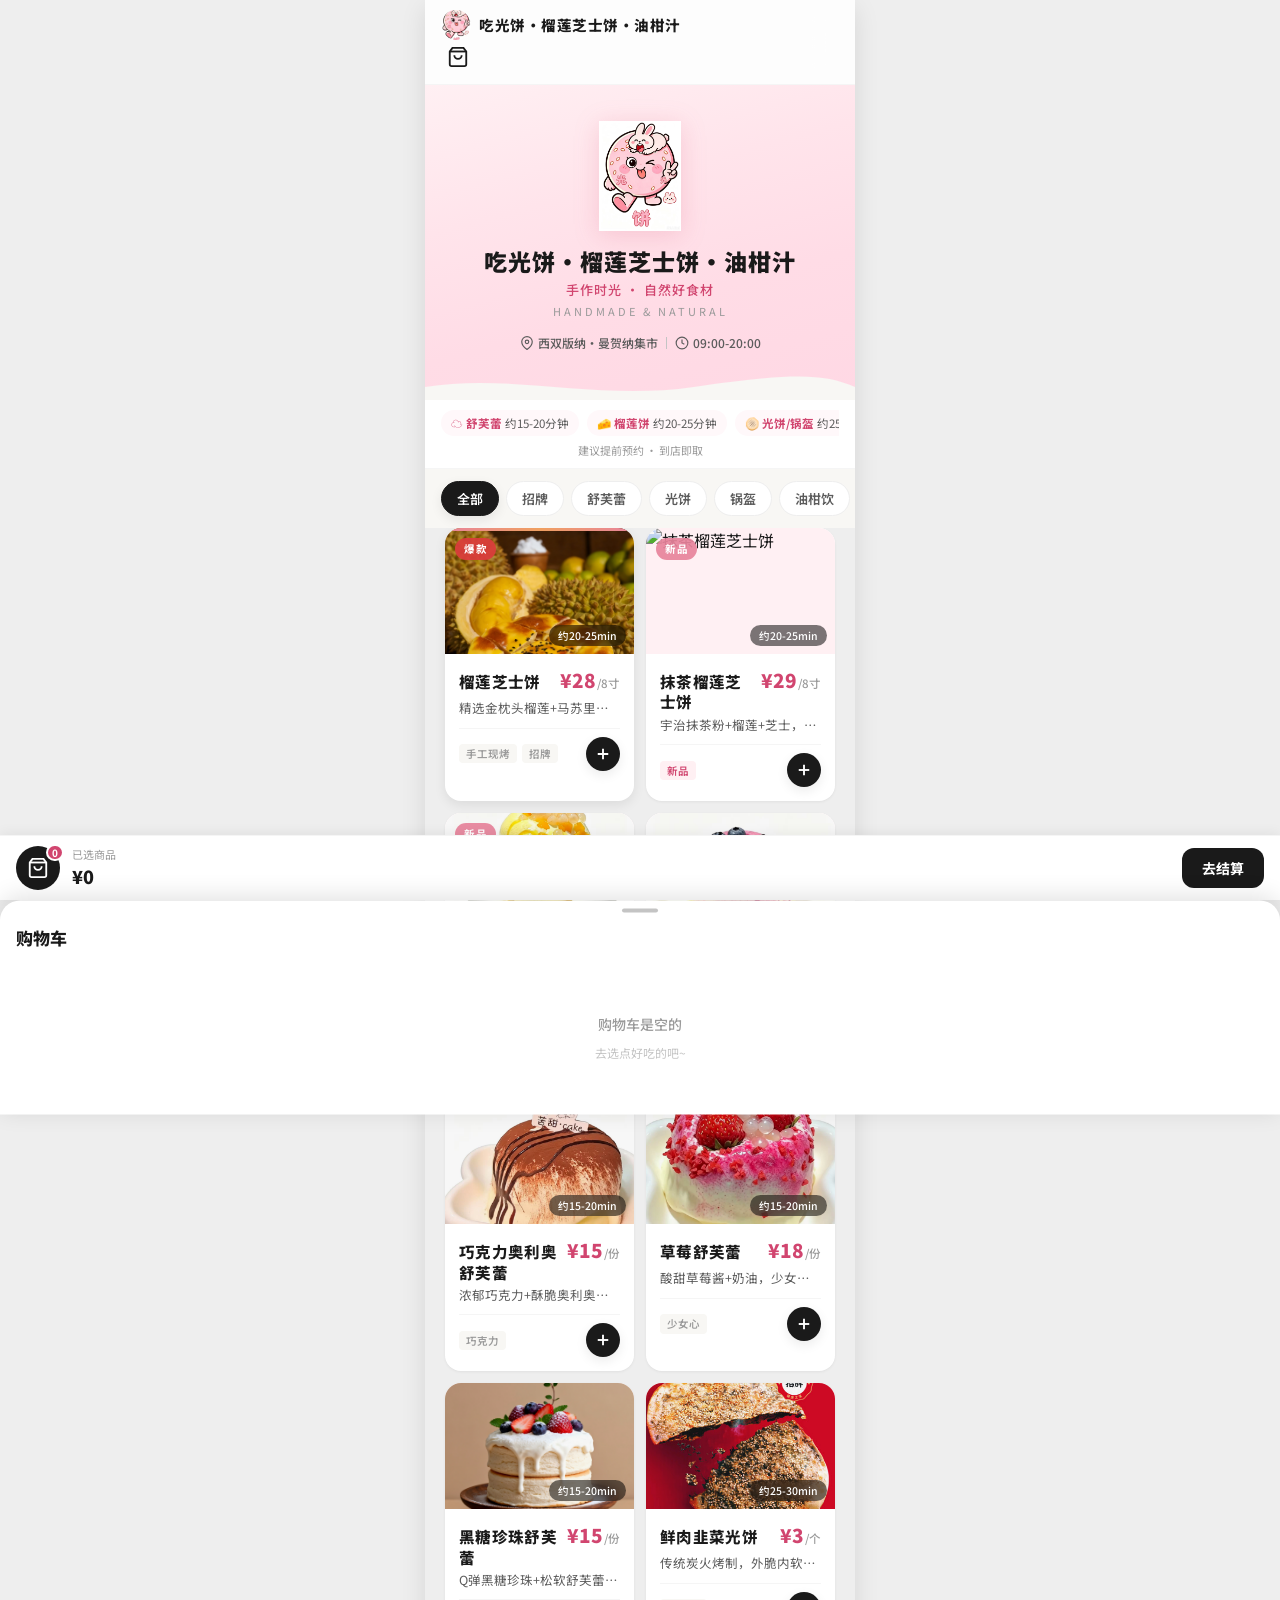
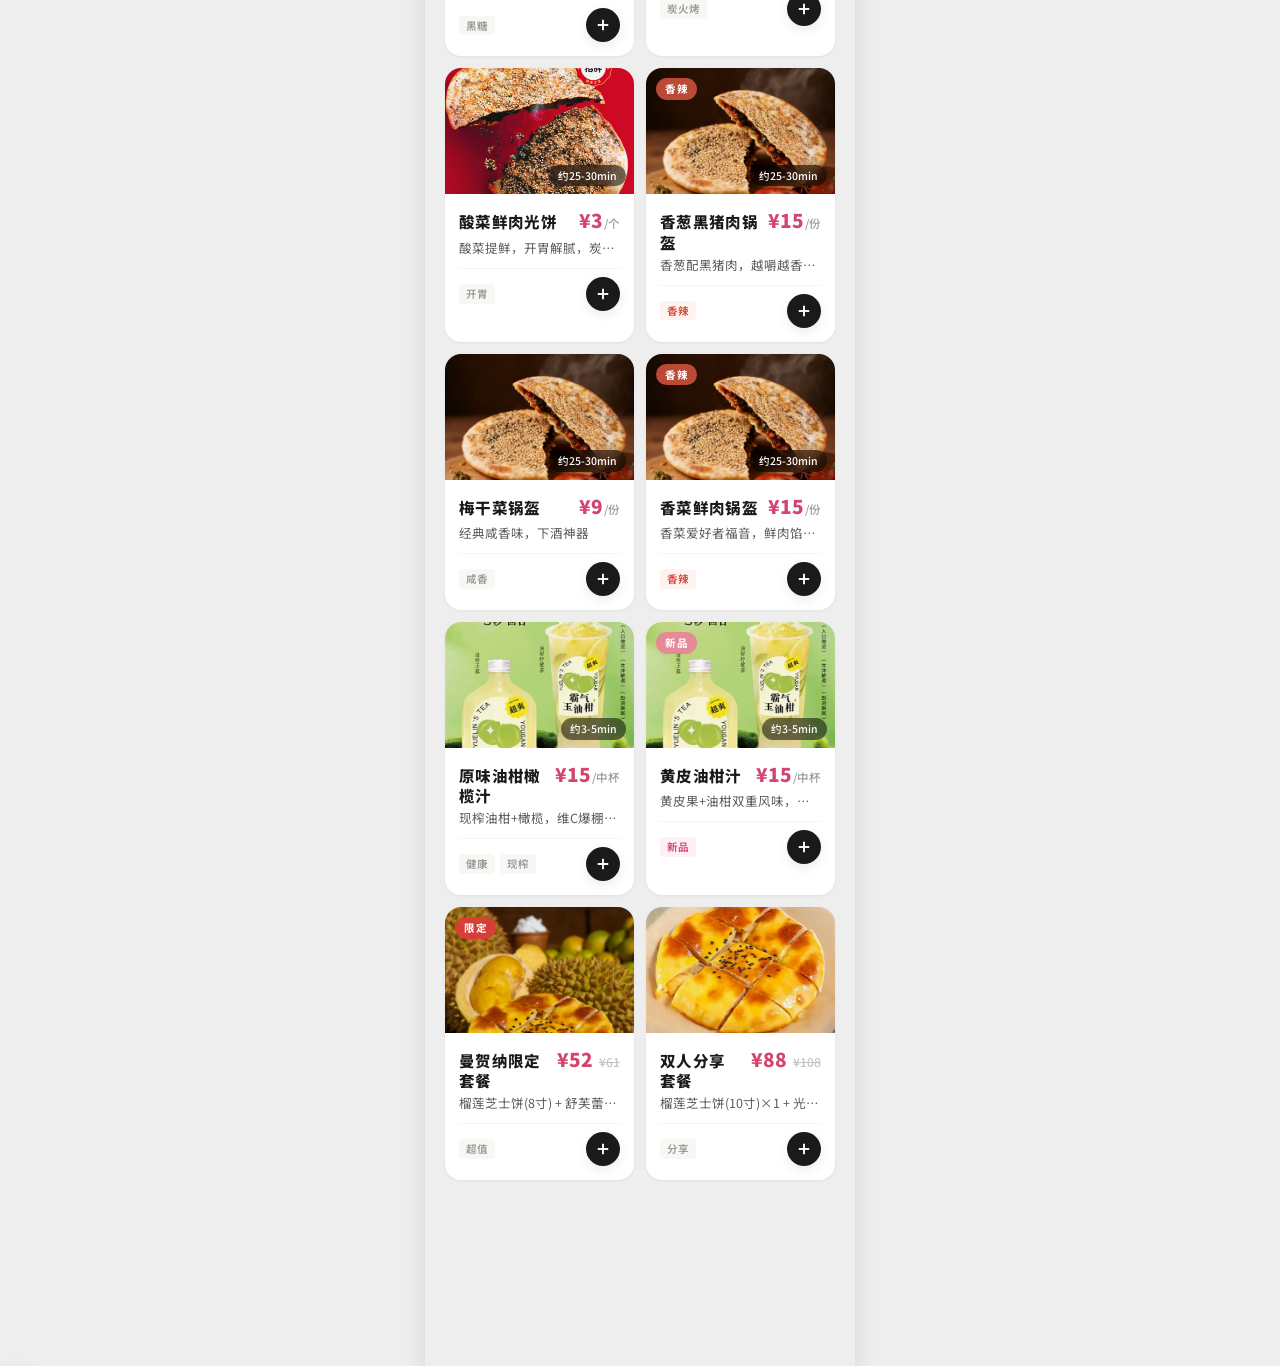
==== commit 3755b08a: "Add files via upload" ====
--- a/xiaocengxu/index.html
+++ b/xiaocengxu/index.html
@@ -3,7 +3,7 @@
 <head>
   <meta charset="UTF-8">
   <meta name="viewport" content="width=device-width, initial-scale=1.0, maximum-scale=1.0, user-scalable=no">
-  <title>光饼·舒芙蕾·油柑茶</title>
+  <title>吃光饼·榴莲芝士饼·油柑汁</title>
   <link rel="preconnect" href="https://fonts.googleapis.com">
   <link href="https://fonts.googleapis.com/css2?family=Noto+Sans+SC:wght@300;400;500;700;900&display=swap" rel="stylesheet">
   <link rel="stylesheet" href="style.css">
@@ -16,7 +16,7 @@
       <div class="splash-logo-wrap">
         <img src="mascot.jpg" alt="光饼" class="splash-logo-img">
       </div>
-      <p class="splash-brand">光饼·舒芙蕾·油柑茶</p>
+      <p class="splash-brand">吃光饼·榴莲芝士饼·油柑汁</p>
       <p class="splash-slogan">手作时光 · 自然好食材</p>
       <div class="splash-loading"><div class="splash-bar"></div></div>
     </div>
@@ -29,7 +29,7 @@
     <header class="top-bar" id="topBar">
       <div class="top-bar-left">
         <img src="mascot.jpg" alt="" class="top-bar-logo">
-        <span class="top-bar-brand">光饼·舒芙蕾·油柑茶</span>
+        <span class="top-bar-brand">吃光饼·榴莲芝士饼·油柑汁</span>
       </div>
       <button class="top-bar-btn" onclick="toggleCart()">
         <svg width="22" height="22" viewBox="0 0 24 24" fill="none" stroke="currentColor" stroke-width="2"><path d="M6 2L3 6v14a2 2 0 002 2h14a2 2 0 002-2V6l-3-4z"/><line x1="3" y1="6" x2="21" y2="6"/><path d="M16 10a4 4 0 01-8 0"/></svg>
@@ -43,7 +43,7 @@
         <div class="hero-logo-wrap">
           <img src="mascot.jpg" alt="光饼IP形象" class="hero-logo-img">
         </div>
-        <h1 class="hero-title">光饼·舒芙蕾·油柑茶</h1>
+        <h1 class="hero-title">吃光饼·榴莲芝士饼·油柑汁</h1>
         <p class="hero-subtitle">手作时光 · 自然好食材</p>
         <p class="hero-tagline">HANDMADE & NATURAL</p>
         <div class="hero-info-row">
--- a/xiaocengxu/style.css
+++ b/xiaocengxu/style.css
@@ -1,5 +1,5 @@
 /* ============================================================
-   光饼·舒芙蕾·油柑茶 — 极简高级感 UI v3
+   吃光饼·榴莲芝士饼·油柑汁 — 极简高级感 UI v3
    设计语言：粉色LOGO + 喜茶GO极简白 + 舒适移动端比例
    ============================================================ */
 
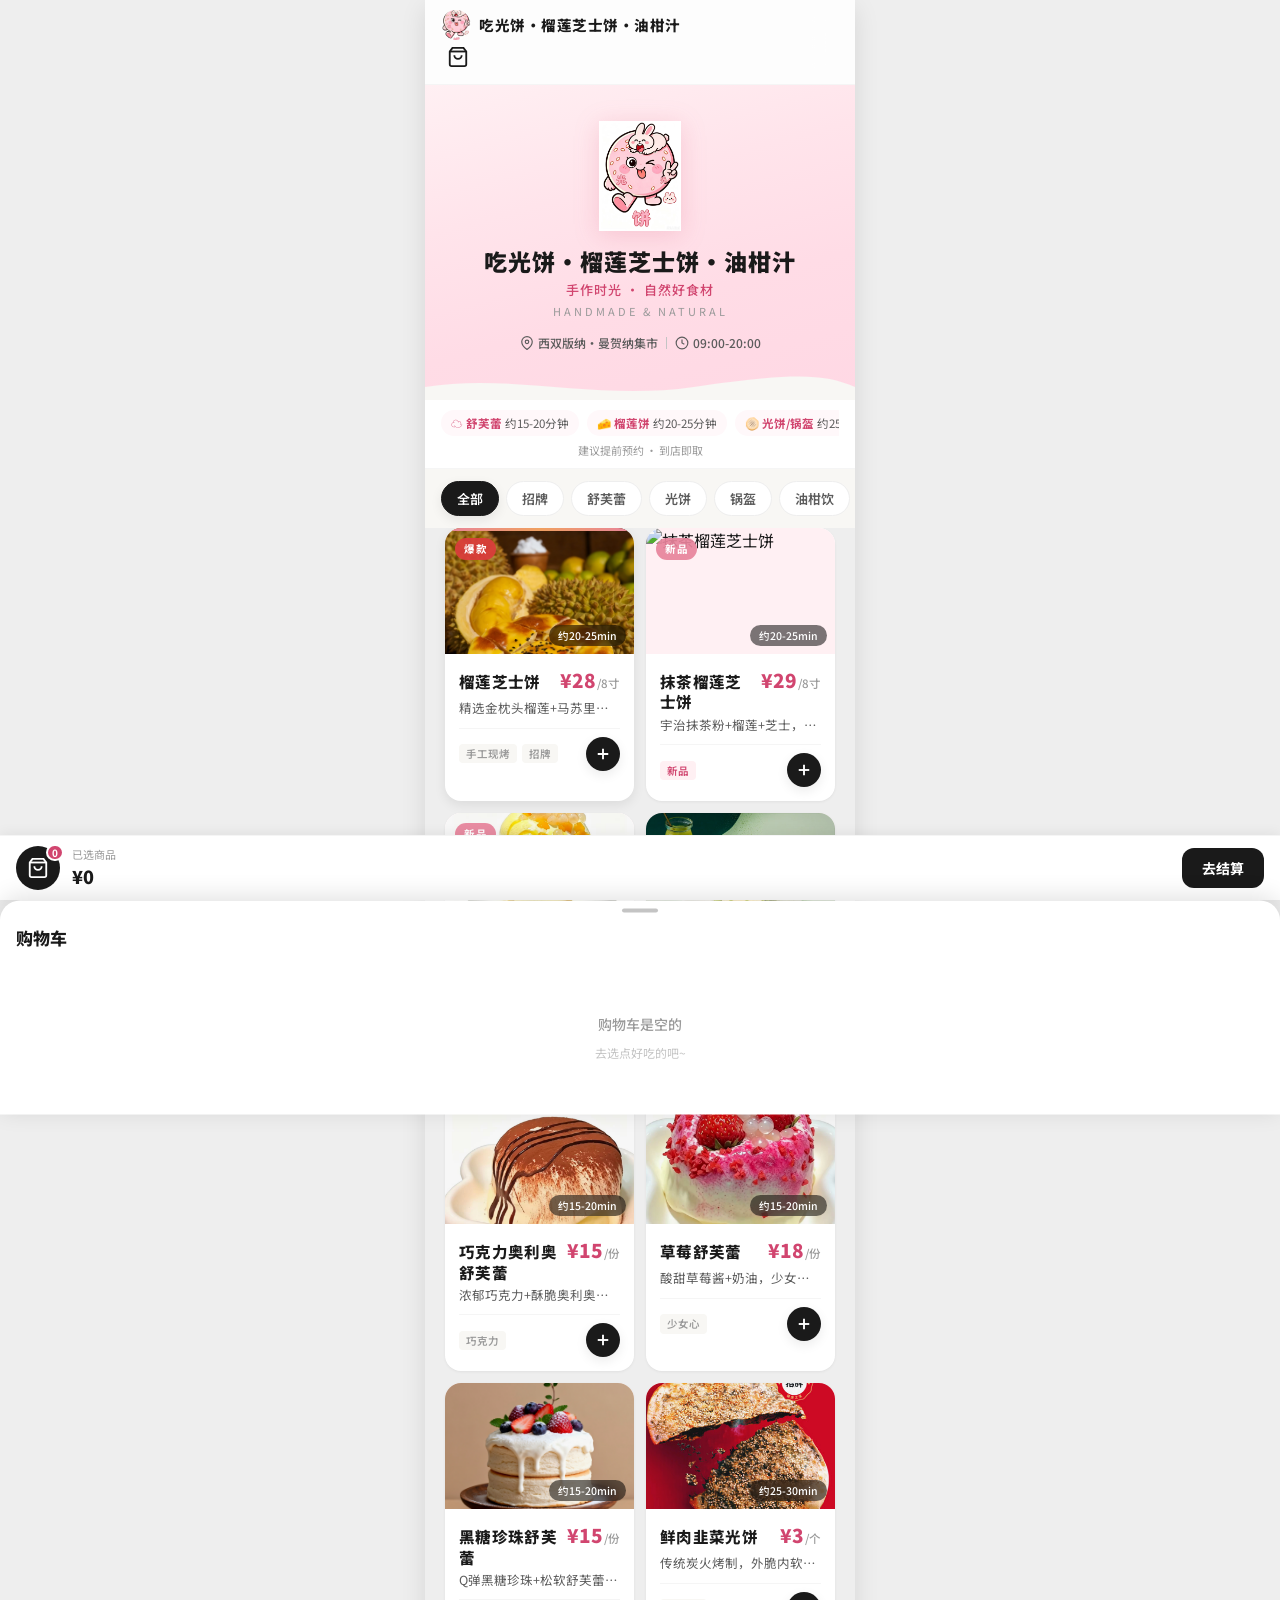
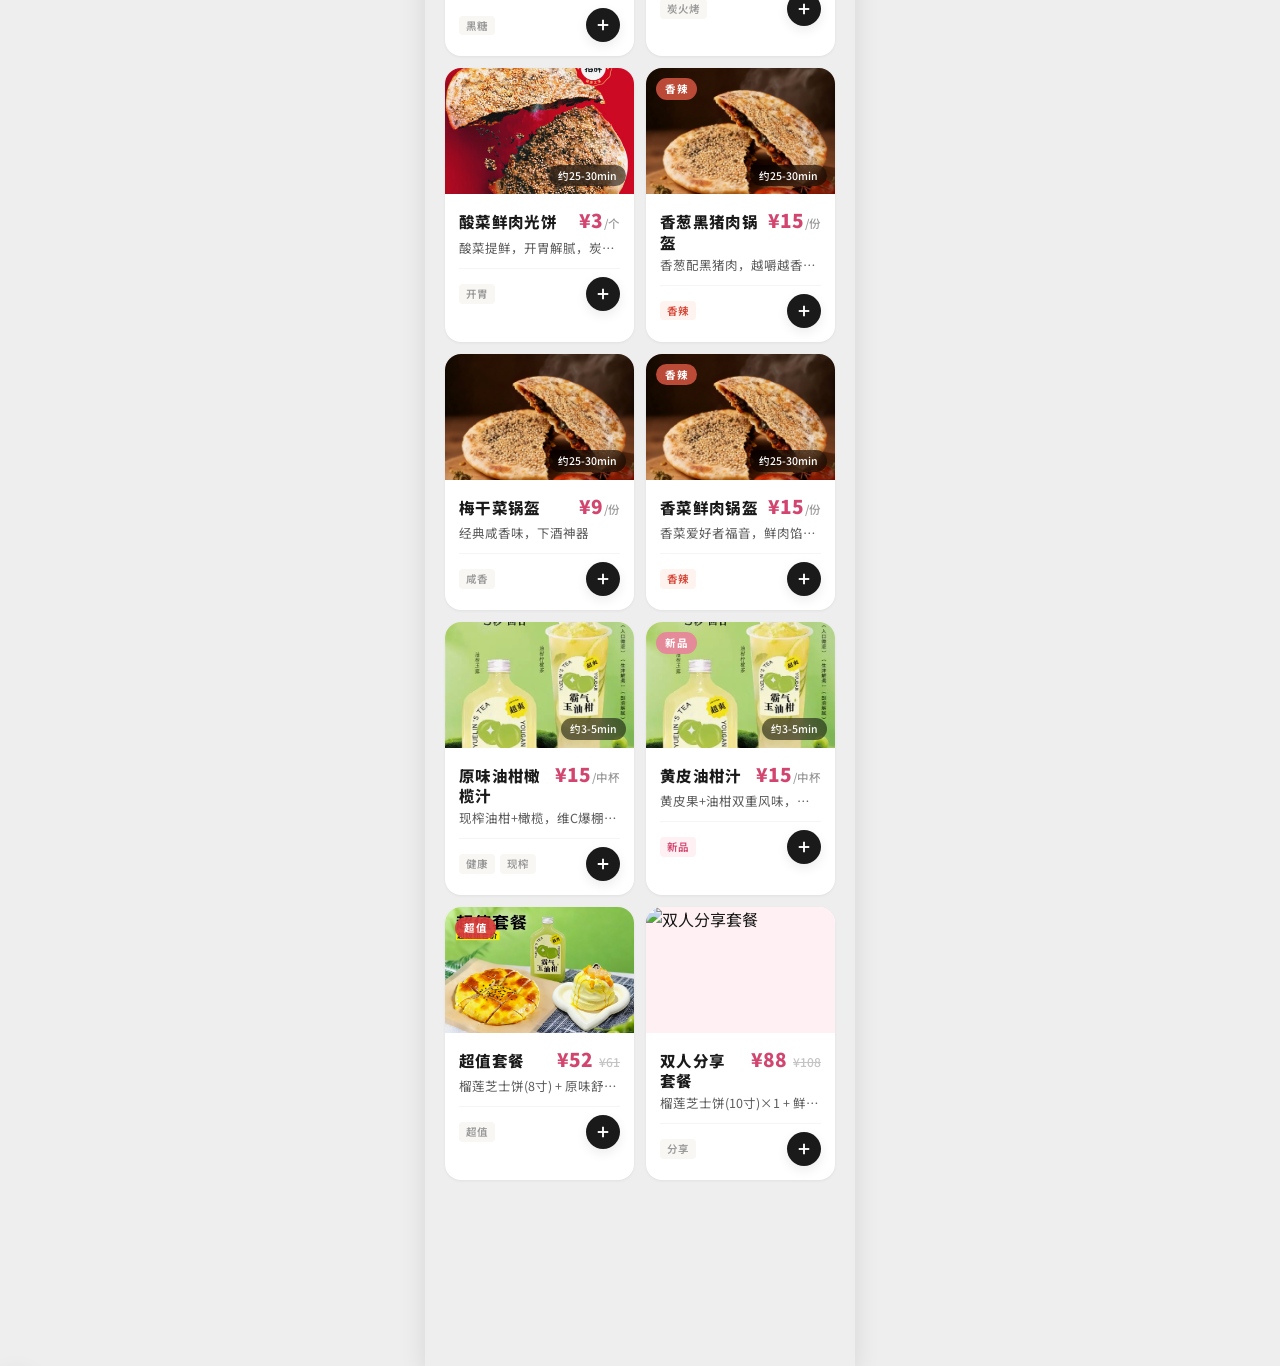
==== commit d885209b: "Add files via upload" ====
--- a/xiaocengxu/index.html
+++ b/xiaocengxu/index.html
@@ -388,24 +388,24 @@
         </div>
       </article>
 
-      <!-- 套餐：限定 -->
+      <!-- 套餐：超值 -->
       <article class="prod-card" data-cat="combo">
         <div class="prod-img-box">
-          <img src="images/img-durian-cheese.jpg" alt="曼贺纳限定套餐" loading="lazy" class="prod-img">
-          <span class="prod-badge hot">限定</span>
-        </div>
-        <div class="prod-body">
-          <div class="prod-head">
-            <h2 class="prod-name">曼贺纳限定套餐</h2>
+          <img src="images/img-combo-value.png" alt="超值套餐" loading="lazy" class="prod-img">
+          <span class="prod-badge hot">超值</span>
+        </div>
+        <div class="prod-body">
+          <div class="prod-head">
+            <h2 class="prod-name">超值套餐</h2>
             <div class="prod-price-row">
               <span class="prod-price">¥52</span>
               <span class="prod-price-old">¥61</span>
             </div>
           </div>
-          <p class="prod-desc">榴莲芝士饼(8寸) + 舒芙蕾1份 + 油柑汁(中杯)</p>
+          <p class="prod-desc">榴莲芝士饼(8寸) + 原味舒芙蕾1份 + 黄皮油柑汁(中杯)</p>
           <div class="prod-foot">
             <div class="prod-tags"><span class="tag-p">超值</span></div>
-            <button class="add-circle" onclick="event.stopPropagation();addToCart('曼贺纳限定套餐','¥52',52,'images/img-durian-cheese.jpg')">
+            <button class="add-circle" onclick="event.stopPropagation();addToCart('超值套餐','¥52',52,'images/img-combo-value.png')">
               <svg width="18" height="18" viewBox="0 0 24 24" fill="none" stroke="currentColor" stroke-width="2.5"><line x1="12" y1="5" x2="12" y2="19"/><line x1="5" y1="12" x2="19" y2="12"/></svg>
             </button>
           </div>
@@ -415,7 +415,7 @@
       <!-- 套餐：双人 -->
       <article class="prod-card" data-cat="combo">
         <div class="prod-img-box">
-          <img src="images/img-durian-cheese2.jpg" alt="双人分享套餐" loading="lazy" class="prod-img">
+          <img src="images/img-combo-share.png" alt="双人分享套餐" loading="lazy" class="prod-img">
         </div>
         <div class="prod-body">
           <div class="prod-head">
@@ -425,10 +425,10 @@
               <span class="prod-price-old">¥108</span>
             </div>
           </div>
-          <p class="prod-desc">榴莲芝士饼(10寸)×1 + 光饼×4 + 油柑汁(大杯)×2</p>
+          <p class="prod-desc">榴莲芝士饼(10寸)×1 + 鲜肉光饼×6 + 黄皮油柑汁(大杯500ml)×2</p>
           <div class="prod-foot">
             <div class="prod-tags"><span class="tag-p">分享</span></div>
-            <button class="add-circle" onclick="event.stopPropagation();addToCart('双人分享套餐','¥88',88,'images/img-durian-cheese2.jpg')">
+            <button class="add-circle" onclick="event.stopPropagation();addToCart('双人分享套餐','¥88',88,'images/img-combo-share.png')">
               <svg width="18" height="18" viewBox="0 0 24 24" fill="none" stroke="currentColor" stroke-width="2.5"><line x1="12" y1="5" x2="12" y2="19"/><line x1="5" y1="12" x2="19" y2="12"/></svg>
             </button>
           </div>
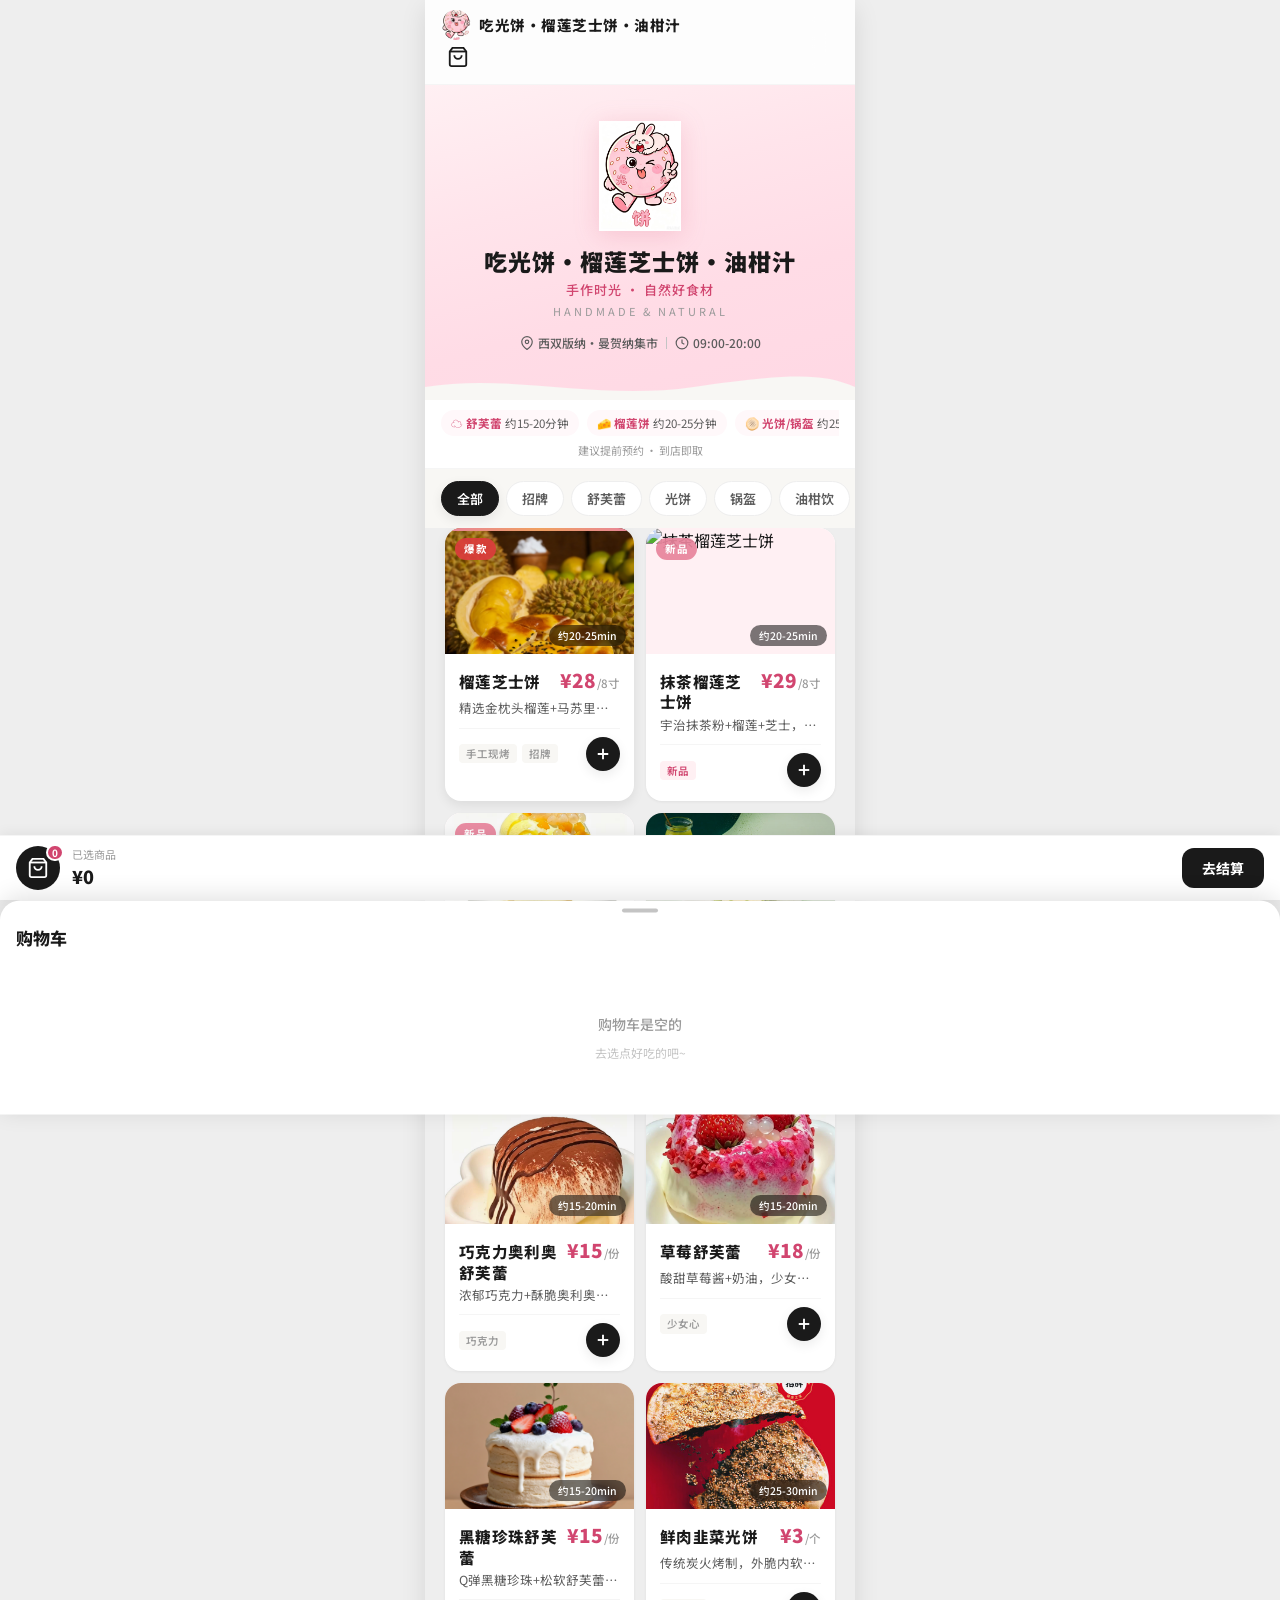
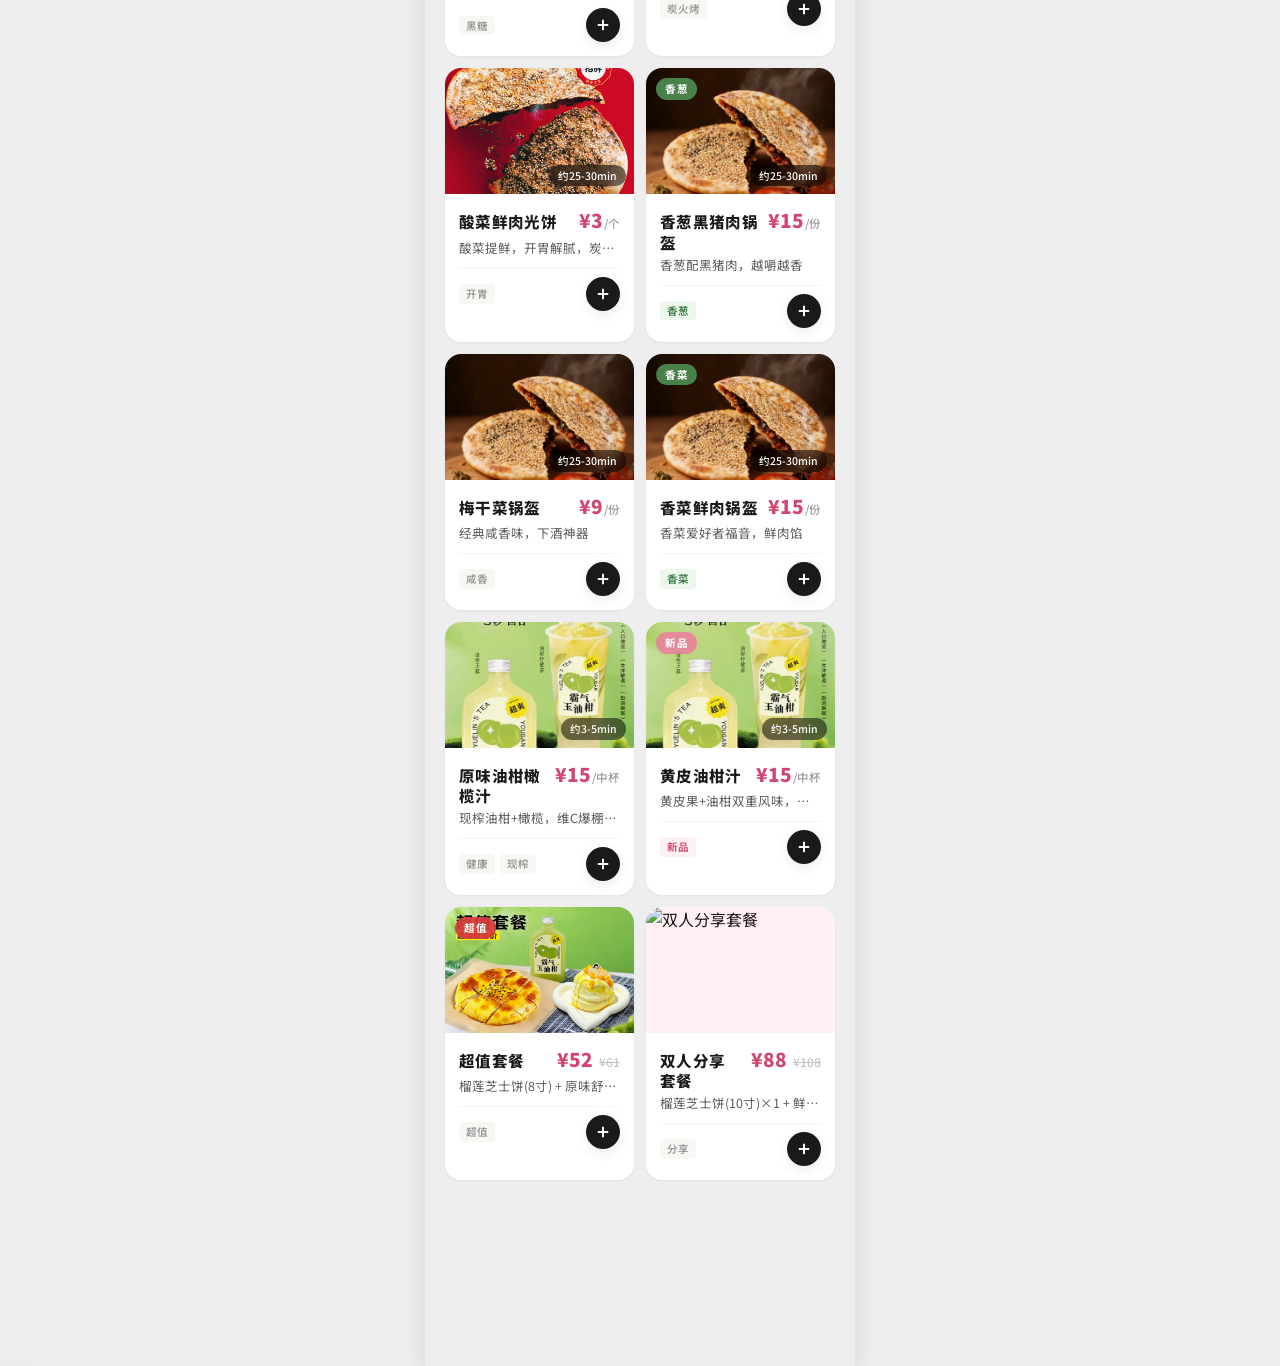
==== commit 4ba4031b: "Add files via upload" ====
--- a/xiaocengxu/index.html
+++ b/xiaocengxu/index.html
@@ -284,7 +284,7 @@
       <article class="prod-card" data-cat="guokui">
         <div class="prod-img-box">
           <img src="images/img-guokui.jpg" alt="香葱黑猪肉锅盔" loading="lazy" class="prod-img">
-          <span class="prod-badge spicy">香辣</span>
+          <span class="prod-badge herby">香葱</span>
           <span class="prod-prep-time">约25-30min</span>
         </div>
         <div class="prod-body">
@@ -292,9 +292,9 @@
             <h2 class="prod-name">香葱黑猪肉锅盔</h2>
             <span class="prod-price">¥15<small>/份</small></span>
           </div>
-          <p class="prod-desc">香葱配黑猪肉，越嚼越香，微辣</p>
-          <div class="prod-foot">
-            <div class="prod-tags"><span class="tag-p tag-spicy">香辣</span></div>
+          <p class="prod-desc">香葱配黑猪肉，越嚼越香</p>
+          <div class="prod-foot">
+            <div class="prod-tags"><span class="tag-p tag-herby">香葱</span></div>
             <button class="add-circle" onclick="event.stopPropagation();addToCart('香葱黑猪肉锅盔','¥15',15,'images/img-guokui.jpg')">
               <svg width="18" height="18" viewBox="0 0 24 24" fill="none" stroke="currentColor" stroke-width="2.5"><line x1="12" y1="5" x2="12" y2="19"/><line x1="5" y1="12" x2="19" y2="12"/></svg>
             </button>
@@ -327,7 +327,7 @@
       <article class="prod-card" data-cat="guokui">
         <div class="prod-img-box">
           <img src="images/img-guokui.jpg" alt="香菜鲜肉锅盔" loading="lazy" class="prod-img">
-          <span class="prod-badge spicy">香辣</span>
+          <span class="prod-badge herby">香菜</span>
           <span class="prod-prep-time">约25-30min</span>
         </div>
         <div class="prod-body">
@@ -335,9 +335,9 @@
             <h2 class="prod-name">香菜鲜肉锅盔</h2>
             <span class="prod-price">¥15<small>/份</small></span>
           </div>
-          <p class="prod-desc">香菜爱好者福音，鲜肉馅，微辣</p>
-          <div class="prod-foot">
-            <div class="prod-tags"><span class="tag-p tag-spicy">香辣</span></div>
+          <p class="prod-desc">香菜爱好者福音，鲜肉馅</p>
+          <div class="prod-foot">
+            <div class="prod-tags"><span class="tag-p tag-herby">香菜</span></div>
             <button class="add-circle" onclick="event.stopPropagation();addToCart('香菜鲜肉锅盔','¥15',15,'images/img-guokui.jpg')">
               <svg width="18" height="18" viewBox="0 0 24 24" fill="none" stroke="currentColor" stroke-width="2.5"><line x1="12" y1="5" x2="12" y2="19"/><line x1="5" y1="12" x2="19" y2="12"/></svg>
             </button>
--- a/xiaocengxu/style.css
+++ b/xiaocengxu/style.css
@@ -259,6 +259,7 @@
 .prod-badge.hot { background: rgba(220,60,60,.92); }
 .prod-badge.new { background: rgba(232,132,156,.92); }
 .prod-badge.spicy { background: rgba(200,80,60,.92); }
+.prod-badge.herby { background: rgba(76,140,80,.92); }
 .prod-prep-time {
   position: absolute; bottom: 8px; right: 8px;
   font-size: 10.5px; font-weight: 500;
@@ -310,6 +311,7 @@
 }
 .tag-p.tag-pink { background: var(--pink-soft); color: var(--pink-deep); }
 .tag-p.tag-spicy { background: #FEF3EF; color: #D84838; }
+.tag-p.tag-herby { background: #EEF7EE; color: #3A7D44; }
 
 /* 加购按钮 —— 黑色圆形（喜茶同款） */
 .add-circle {
